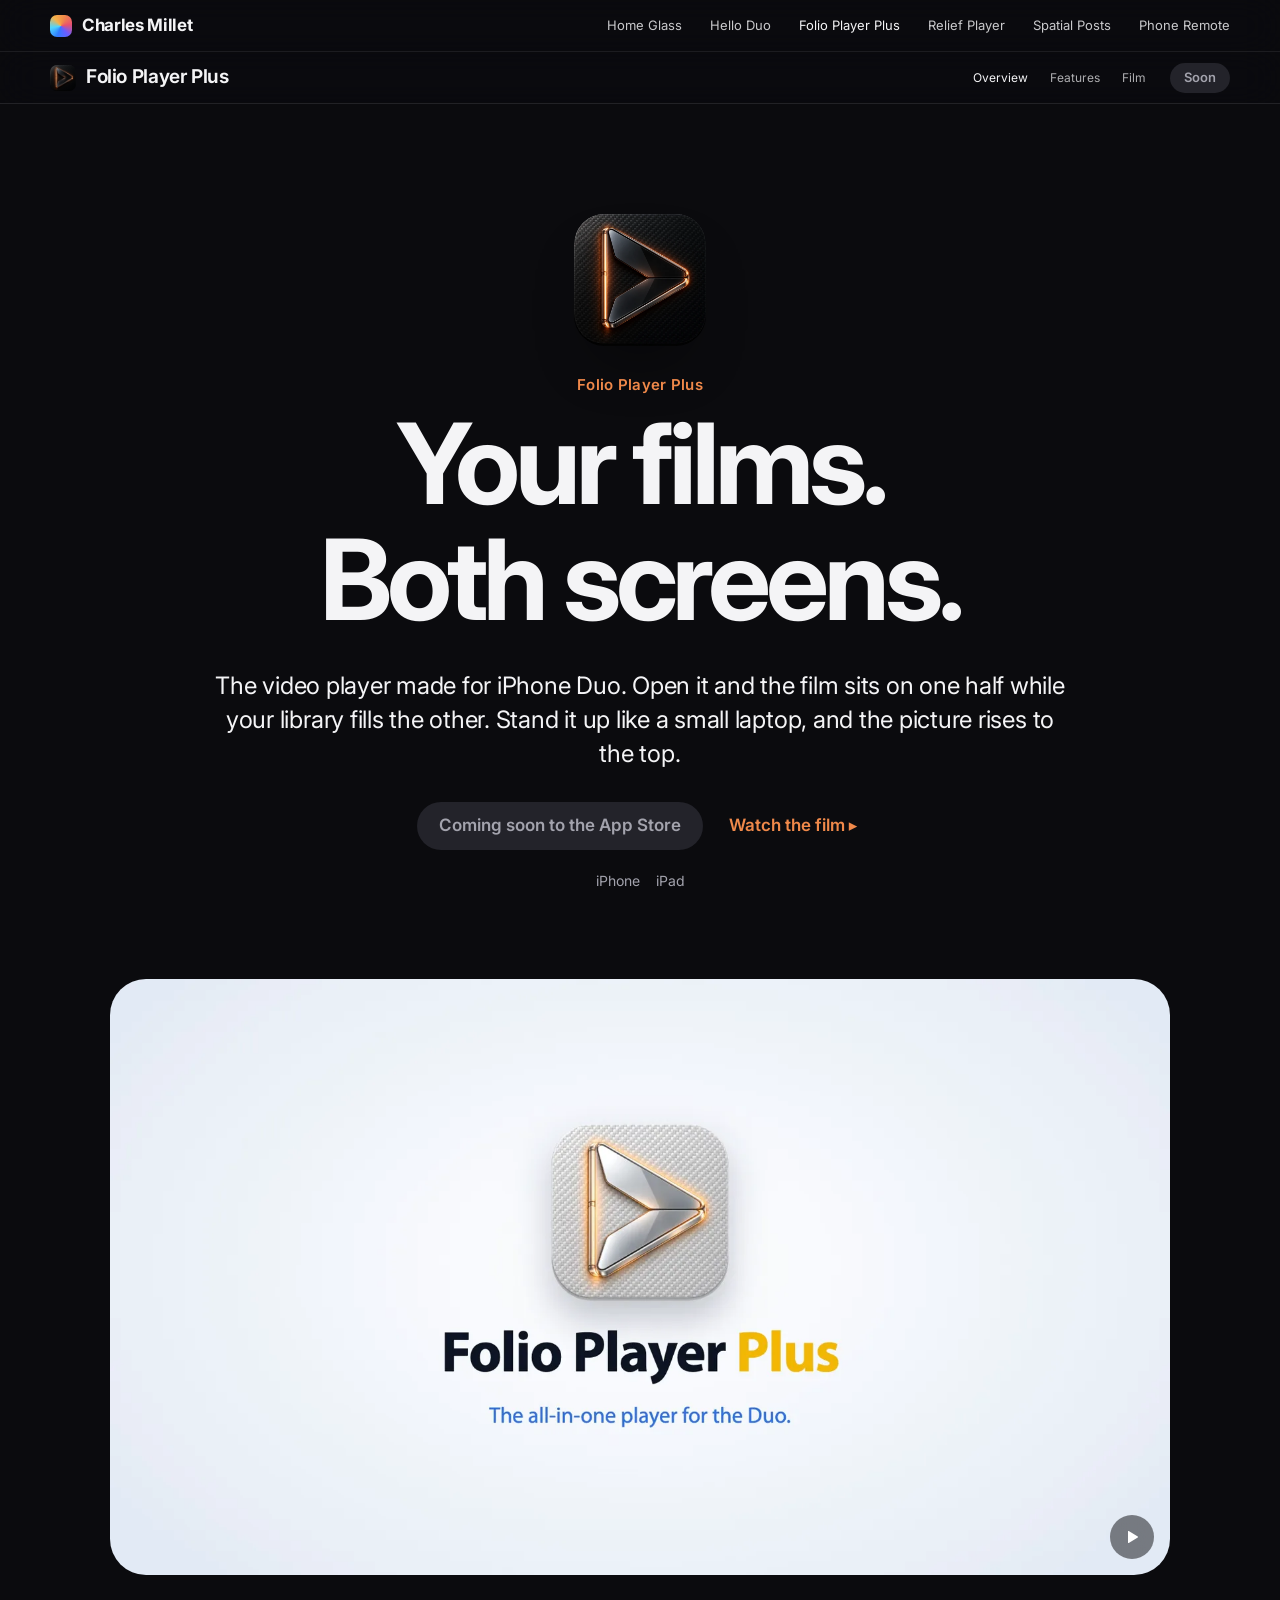
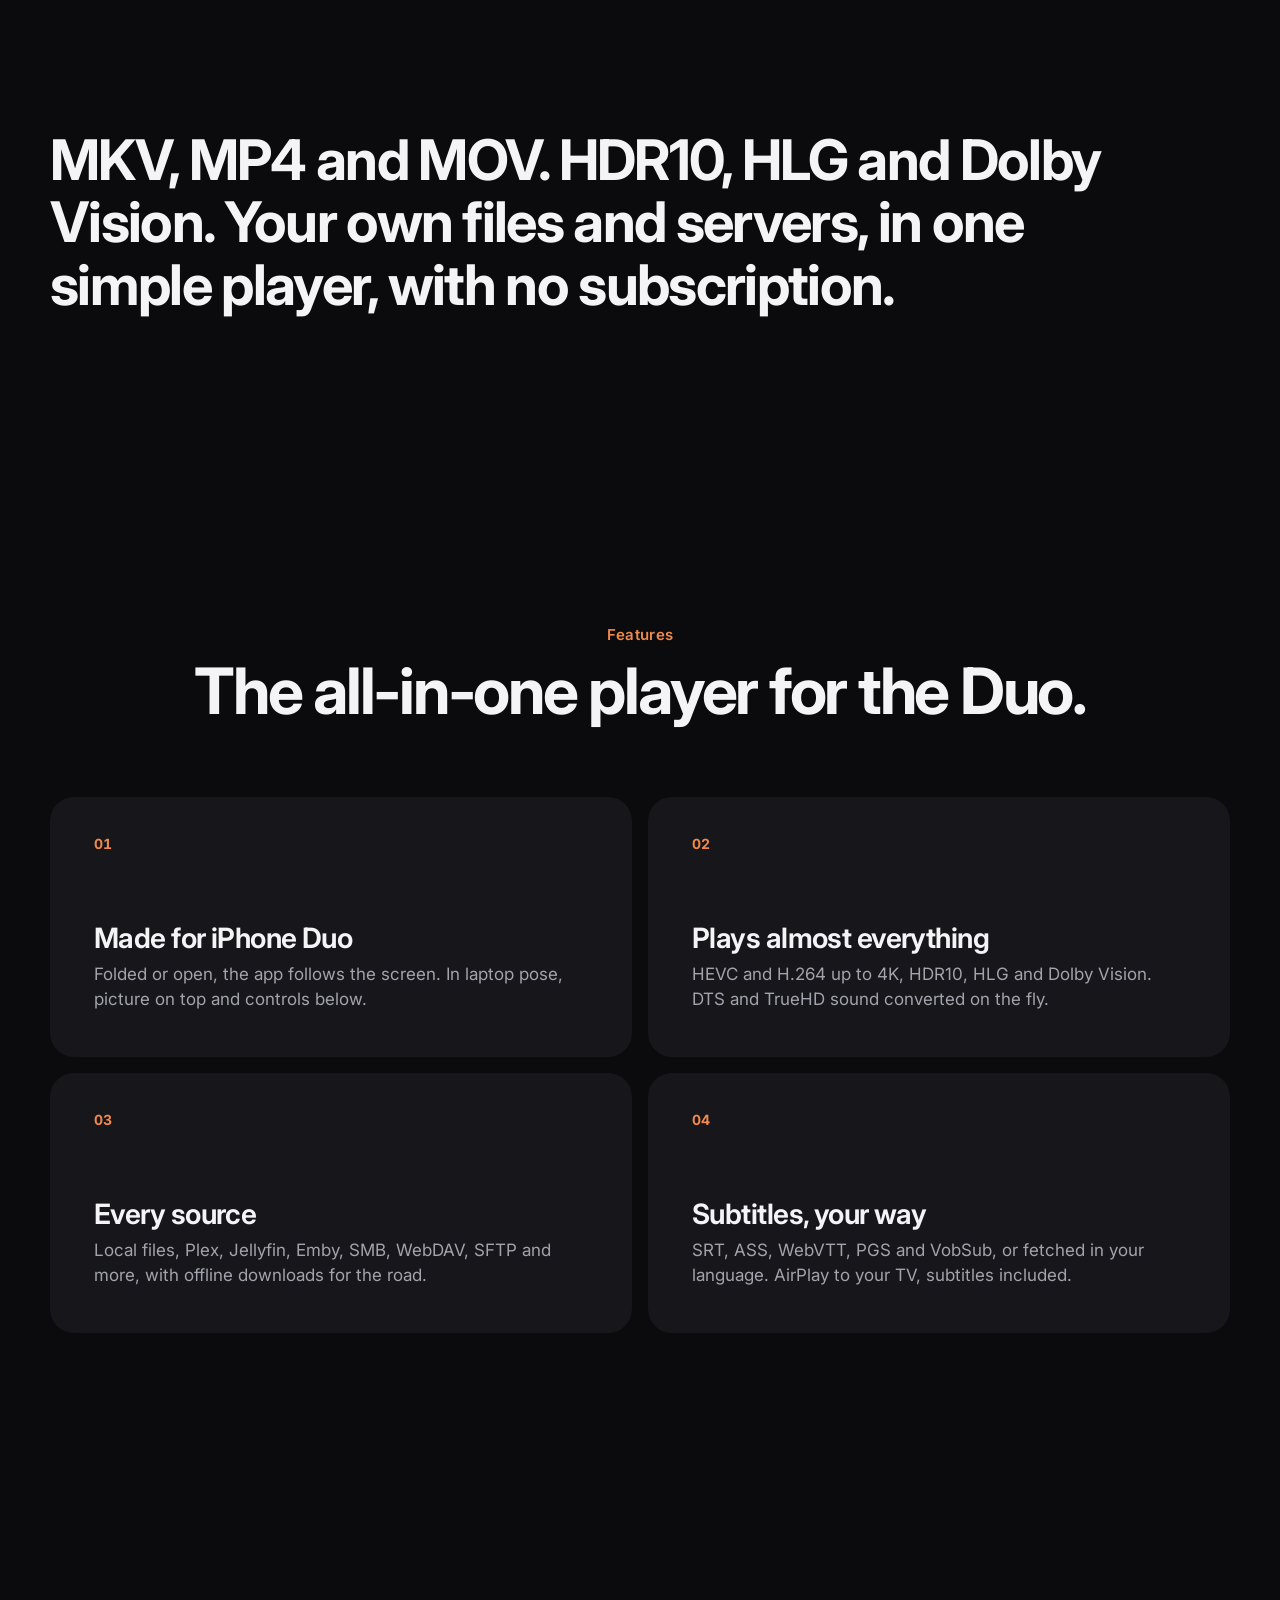
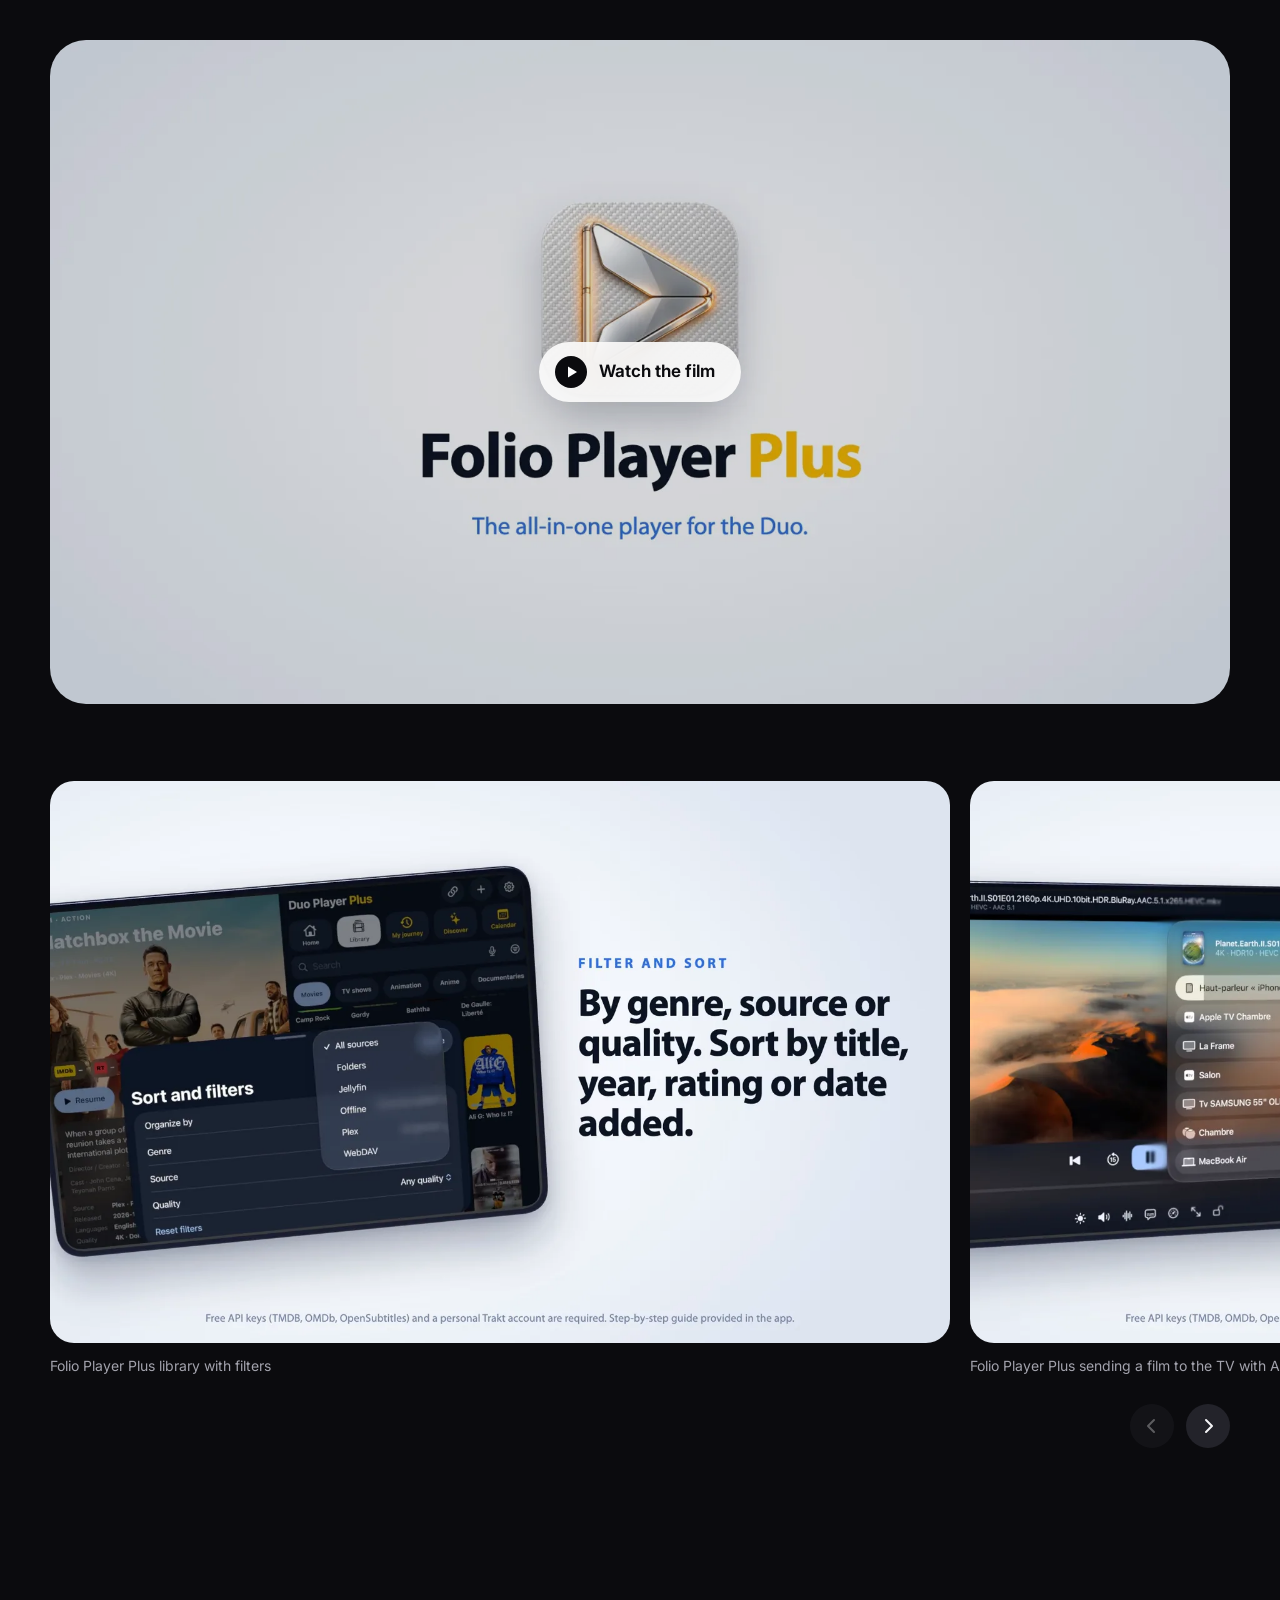
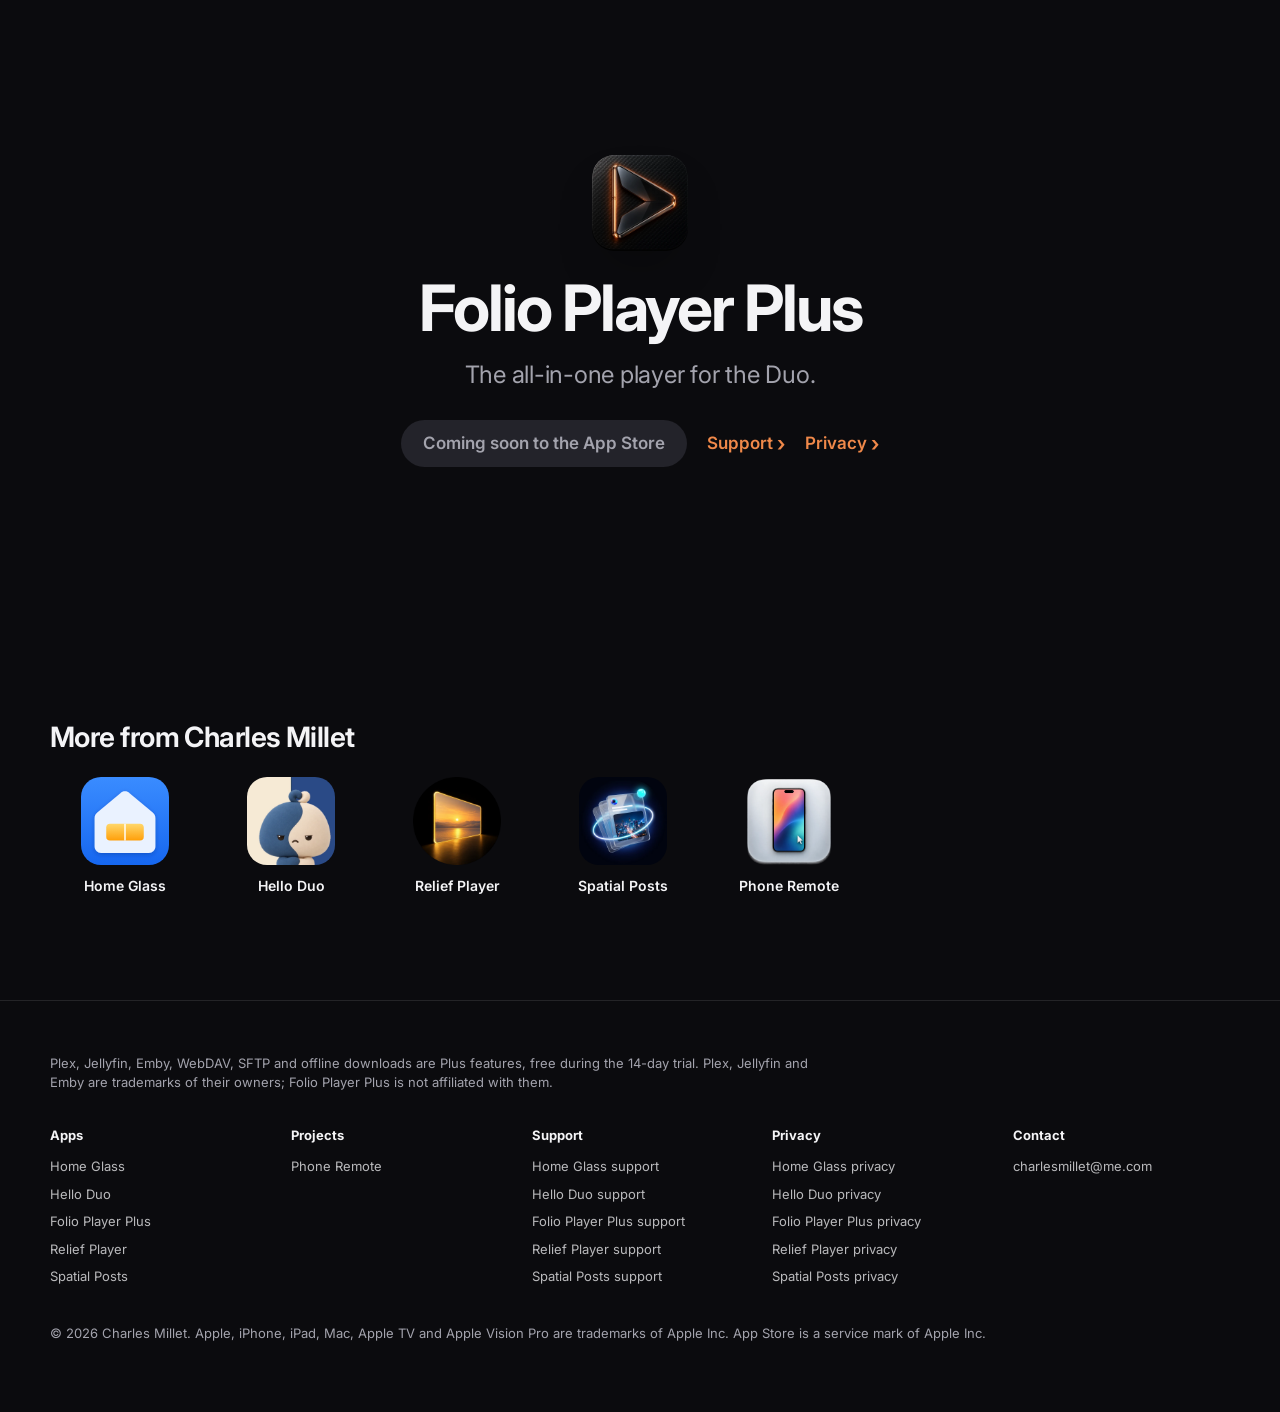
==== apps/folio-player-plus/index.html @ 2ab5bbbd "Apps site: home page and a page for each app Home Glass, Hello Duo, Folio Player Plus, Relief Player" ====
<!doctype html>
<html lang="en">
<head>
<meta charset="utf-8">
<meta name="viewport" content="width=device-width, initial-scale=1, viewport-fit=cover">
<title>Folio Player Plus — The all-in-one player for the Duo.</title>
<meta name="description" content="The video player made for iPhone Duo. Open it and the film sits on one half while your library fills the other. Stand it up like a small laptop, and the picture rises to the top.">
<link rel="canonical" href="https://charlesmillet85.github.io/apps/folio-player-plus/">
<meta property="og:type" content="website">
<meta property="og:title" content="Folio Player Plus — The all-in-one player for the Duo.">
<meta property="og:description" content="The video player made for iPhone Duo. Open it and the film sits on one half while your library fills the other. Stand it up like a small laptop, and the picture rises to the top.">
<meta property="og:url" content="https://charlesmillet85.github.io/apps/folio-player-plus/">
<meta property="og:image" content="https://charlesmillet85.github.io/assets/media/folio-film.webp">
<meta name="twitter:card" content="summary_large_image">
<meta name="theme-color" content="#f0894a">
<link rel="icon" href="../../assets/favicon.svg" type="image/svg+xml">
<link rel="preconnect" href="https://fonts.googleapis.com">
<link rel="preconnect" href="https://fonts.gstatic.com" crossorigin>
<link rel="stylesheet" href="https://fonts.googleapis.com/css2?family=Inter:wght@400;500;600;700&display=swap">
<link rel="stylesheet" href="../../assets/site.css">
</head>
<body class="theme-dark" style="--accent:#f0894a;--accent-2:#3a3a40">

<header class="gnav dark">
  <nav class="wrap" aria-label="Main">
    <a class="brand" href="../../"><span class="brand-mark" aria-hidden="true"></span>Charles Millet</a>
    <button class="menu-btn" aria-label="Menu" aria-expanded="false" aria-controls="gnav-list"><span></span><span></span></button>
    <ul id="gnav-list">
      <li><a href="../../apps/home-glass/">Home Glass</a></li>
      <li><a href="../../apps/hello-duo/">Hello Duo</a></li>
      <li><a href="../../apps/folio-player-plus/" aria-current="page">Folio Player Plus</a></li>
      <li><a href="../../apps/relief-player/">Relief Player</a></li>
      <li><a href="../../apps/spatial-posts/">Spatial Posts</a></li>
      <li><a href="../../apps/phone-remote/">Phone Remote</a></li>
    </ul>
  </nav>
</header>
<div class="lnav">
  <div class="wrap">
    <a class="lnav-title" href="#overview"><img src="../../assets/icons/folio.webp" alt="">Folio Player Plus</a>
    <div class="lnav-right">
      <nav class="lnav-links" aria-label="Folio Player Plus"><a href="#overview">Overview</a><a href="#features">Features</a><a href="#gallery">Film</a></nav>
      <span class="btn small disabled">Soon</span>
    </div>
  </div>
</div>
<main>
  <section class="app-hero" id="overview" data-tilt-zone>
    <div class="wrap">
      <img class="app-icon" src="../../assets/icons/folio.webp" alt="Folio Player Plus icon" data-tilt="16">
      <p class="kicker fade-up" style="--d:.1s">Folio Player Plus</p>
      <h1 class="display"><span class="hero-line"><span style="--d:0.15s">Your films.</span></span><span class="hero-line"><span style="--d:0.27s">Both screens.</span></span></h1>
      <p class="lead fade-up" style="--d:.45s">The video player made for iPhone Duo. Open it and the film sits on one half while your library fills the other. Stand it up like a small laptop, and the picture rises to the top.</p>
      <div class="btns fade-up" style="--d:.55s">
        <span class="btn disabled ">Coming soon to the App Store</span>
        <button class="link no-arrow" style="background:none;border:0;cursor:pointer" data-film="../../assets/media/folio-film.mp4">Watch the film ▸</button>
      </div>
      <ul class="platform-list muted fade-up" style="--d:.6s"><li>iPhone</li><li>iPad</li></ul>
    </div>
    <div class="expand" data-scrub="expand">
      <div class="expand-inner">
          <video data-loop muted playsinline loop preload="metadata" poster="../../assets/media/folio-film.webp" aria-label="Folio Player Plus preview"><source src="../../assets/media/folio-film.mp4" type="video/mp4"></video>
          <button class="media-toggle" aria-label="Pause video"></button>
        </div>
    </div>
  </section>

  <section class="section">
    <div class="wrap">
      <p class="statement">MKV, MP4 and MOV. HDR10, HLG and Dolby Vision. Your own files and servers, in one simple player, with no subscription.</p>
    </div>
  </section>

  

  <section class="section" id="features">
    <div class="wrap">
      <div class="section-head reveal">
        <p class="kicker">Features</p>
        <h2 class="h2">The all-in-one player for the Duo.</h2>
      </div>
      <div class="features">
        
        <article class="feature reveal" style="--d:0s">
          <span class="num">01</span>
          <h3 class="h3">Made for iPhone Duo</h3>
          <p class="muted">Folded or open, the app follows the screen. In laptop pose, picture on top and controls below.</p>
        </article>
        <article class="feature reveal" style="--d:0.1s">
          <span class="num">02</span>
          <h3 class="h3">Plays almost everything</h3>
          <p class="muted">HEVC and H.264 up to 4K, HDR10, HLG and Dolby Vision. DTS and TrueHD sound converted on the fly.</p>
        </article>
        <article class="feature reveal" style="--d:0s">
          <span class="num">03</span>
          <h3 class="h3">Every source</h3>
          <p class="muted">Local files, Plex, Jellyfin, Emby, SMB, WebDAV, SFTP and more, with offline downloads for the road.</p>
        </article>
        <article class="feature reveal" style="--d:0.1s">
          <span class="num">04</span>
          <h3 class="h3">Subtitles, your way</h3>
          <p class="muted">SRT, ASS, WebVTT, PGS and VobSub, or fetched in your language. AirPlay to your TV, subtitles included.</p>
        </article>
      </div>
    </div>
  </section>

  

  
  <section class="section" id="gallery">
    
    <div class="wrap reveal scale">
      <button class="film-card" data-film="../../assets/media/folio-film.mp4" aria-label="Watch the film">
        <img src="../../assets/media/folio-film.webp" alt="" loading="lazy">
        <span class="film-play"><svg viewBox="0 0 32 32" aria-hidden="true"><circle cx="16" cy="16" r="16" fill="currentColor"/><path d="M13 10.5v11l9-5.5-9-5.5Z" fill="#fff"/></svg>Watch the film</span>
      </button>
    </div>
    
    <div class="gallery reveal" style="margin-top:clamp(40px,6vw,80px)">
      <div class="gallery-track">
        <figure class="gallery-item"><img src="../../assets/media/folio-still-30.webp" alt="Folio Player Plus library with filters" loading="lazy"><figcaption class="muted">Folio Player Plus library with filters</figcaption></figure><figure class="gallery-item"><img src="../../assets/media/folio-still-60.webp" alt="Folio Player Plus sending a film to the TV with AirPlay" loading="lazy"><figcaption class="muted">Folio Player Plus sending a film to the TV with AirPlay</figcaption></figure><figure class="gallery-item"><img src="../../assets/media/folio-still-80.webp" alt="Folio Player Plus on iPhone Duo" loading="lazy"><figcaption class="muted">Folio Player Plus on iPhone Duo</figcaption></figure>
      </div>
      <div class="wrap gallery-nav"><button class="round-btn prev" aria-label="Previous"><svg viewBox="0 0 18 18" fill="none" stroke="currentColor" stroke-width="2" stroke-linecap="round" stroke-linejoin="round" aria-hidden="true"><path d="M11 3 5 9l6 6"/></svg></button><button class="round-btn next" aria-label="Next"><svg viewBox="0 0 18 18" fill="none" stroke="currentColor" stroke-width="2" stroke-linecap="round" stroke-linejoin="round" aria-hidden="true"><path d="m7 3 6 6-6 6"/></svg></button></div>
    </div>
  </section>

  

  <section class="section cta">
    <div class="wrap reveal">
      <img src="../../assets/icons/folio.webp" alt="">
      <h2 class="h2">Folio Player Plus</h2>
      <p class="lead muted" style="margin:0 auto">The all-in-one player for the Duo.</p>
      <div class="btns">
        <span class="btn disabled ">Coming soon to the App Store</span>
        <a class="link" href="https://charlesmillet85.github.io/folioplayerplus/support.html">Support</a>
        <a class="link" href="https://charlesmillet85.github.io/folioplayerplus/privacy.html">Privacy</a>
      </div>
    </div>
  </section>

  <section class="section tight">
    <div class="wrap">
      <h2 class="h3" style="margin-bottom:24px">More from Charles Millet</h2>
      <div class="more-apps">
        <a class="more-app" href="../../apps/home-glass/"><img src="../../assets/icons/home.svg" alt="">Home Glass</a><a class="more-app" href="../../apps/hello-duo/"><img src="../../assets/icons/hello.webp" alt="">Hello Duo</a><a class="more-app" href="../../apps/relief-player/"><img src="../../assets/icons/relief.webp" alt="">Relief Player</a><a class="more-app" href="../../apps/spatial-posts/"><img src="../../assets/icons/posts.webp" alt="">Spatial Posts</a><a class="more-app" href="../../apps/phone-remote/"><img src="../../assets/icons/remote.webp" alt="">Phone Remote</a>
      </div>
    </div>
  </section>
</main>

<dialog class="film-dialog" aria-label="Watch the film">
  <button class="dialog-close" aria-label="Close">×</button>
  <video controls playsinline preload="none"></video>
</dialog>

<footer class="footer dark">
  <div class="wrap">
    <p class="note muted">Plex, Jellyfin, Emby, WebDAV, SFTP and offline downloads are Plus features, free during the 14-day trial. Plex, Jellyfin and Emby are trademarks of their owners; Folio Player Plus is not affiliated with them.</p>
    <div class="footer-cols">
      <div>
        <h4>Apps</h4>
        <ul><li><a href="../../apps/home-glass/">Home Glass</a></li><li><a href="../../apps/hello-duo/">Hello Duo</a></li><li><a href="../../apps/folio-player-plus/">Folio Player Plus</a></li><li><a href="../../apps/relief-player/">Relief Player</a></li><li><a href="../../apps/spatial-posts/">Spatial Posts</a></li></ul>
      </div>
      <div>
        <h4>Projects</h4>
        <ul><li><a href="../../apps/phone-remote/">Phone Remote</a></li></ul>
      </div>
      <div>
        <h4>Support</h4>
        <ul>
          <li><a href="https://charlesmillet85.github.io/spatial-home/">Home Glass support</a></li><li><a href="https://charlesmillet85.github.io/hello-duo/">Hello Duo support</a></li><li><a href="https://charlesmillet85.github.io/folioplayerplus/support.html">Folio Player Plus support</a></li><li><a href="https://charlesmillet85.github.io/relief/">Relief Player support</a></li><li><a href="https://charlesmillet85.github.io/spatial-posts/">Spatial Posts support</a></li>
        </ul>
      </div>
      <div>
        <h4>Privacy</h4>
        <ul>
          <li><a href="https://charlesmillet85.github.io/spatial-home/privacy">Home Glass privacy</a></li><li><a href="https://charlesmillet85.github.io/hello-duo/privacy.html">Hello Duo privacy</a></li><li><a href="https://charlesmillet85.github.io/folioplayerplus/privacy.html">Folio Player Plus privacy</a></li><li><a href="https://charlesmillet85.github.io/relief/privacy.html">Relief Player privacy</a></li><li><a href="https://charlesmillet85.github.io/spatial-posts/privacy">Spatial Posts privacy</a></li>
        </ul>
      </div>
      <div>
        <h4>Contact</h4>
        <ul><li><a href="mailto:charlesmillet@me.com">charlesmillet@me.com</a></li></ul>
      </div>
    </div>
    <p class="muted">© 2026 Charles Millet. Apple, iPhone, iPad, Mac, Apple TV and Apple Vision Pro are trademarks of Apple Inc. App Store is a service mark of Apple Inc.</p>
  </div>
</footer>
<script src="../../assets/site.js" defer></script>
</body>
</html>
---- assets/site.css ----
/* Charles Millet — Apps. One stylesheet for every page. */

:root {
  --ink: #0b0b0e;
  --paper: #f6f5f2;
  --white: #ffffff;
  --grey-1: #e9e7e2;
  --grey-2: #b9b6ae;
  --grey-3: #6e6b65;
  --night: #0b0b0e;
  --night-2: #16161b;
  --night-3: #23232a;
  --accent: #2f7cff;
  --accent-2: #ffa53a;
  --radius-xl: 36px;
  --radius-l: 24px;
  --radius-m: 16px;
  --nav-h: 52px;
  --gutter: clamp(16px, 4vw, 48px);
  --max: 1180px;
  --ease: cubic-bezier(.22, .61, .36, 1);
  --font: "Inter", system-ui, -apple-system, "Segoe UI", Roboto, sans-serif;
  color-scheme: light;
}

* { box-sizing: border-box; }
html { -webkit-text-size-adjust: 100%; scroll-padding-top: calc(var(--nav-h) * 2); }
body {
  margin: 0;
  font-family: var(--font);
  font-size: 17px;
  line-height: 1.5;
  color: var(--ink);
  background: var(--paper);
  -webkit-font-smoothing: antialiased;
  text-rendering: optimizeLegibility;
  overflow-x: hidden;
}
img, video { display: block; max-width: 100%; }
a { color: inherit; }
button { font: inherit; color: inherit; }
.visually-hidden { position: absolute !important; width: 1px; height: 1px; overflow: hidden; clip: rect(0 0 0 0); white-space: nowrap; }

.wrap { width: min(100% - 2 * var(--gutter), var(--max)); margin-inline: auto; }

/* ---------- themes ---------- */
.theme-dark { background: var(--night); color: #f4f4f6; color-scheme: dark; }
.theme-dark .muted { color: #a3a3ad; }
.theme-light { background: var(--paper); color: var(--ink); }
.muted { color: var(--grey-3); }

/* ---------- type ---------- */
.kicker { font-size: 15px; font-weight: 600; letter-spacing: .02em; color: var(--accent); margin: 0 0 12px; }
.display {
  font-size: clamp(48px, 9vw, 112px);
  line-height: .98;
  letter-spacing: -.045em;
  font-weight: 700;
  margin: 0;
}
.h2 { font-size: clamp(34px, 5.4vw, 64px); line-height: 1.04; letter-spacing: -.035em; font-weight: 700; margin: 0 0 16px; }
.h3 { font-size: clamp(22px, 2.4vw, 28px); line-height: 1.15; letter-spacing: -.02em; font-weight: 650; margin: 0 0 8px; }
.lead { font-size: clamp(19px, 2vw, 24px); line-height: 1.4; letter-spacing: -.01em; margin: 0; max-width: 36em; }

/* ---------- buttons ---------- */
.btns { display: flex; flex-wrap: wrap; gap: 12px 20px; align-items: center; }
.btn {
  display: inline-flex; align-items: center; gap: 8px;
  min-height: 44px; padding: 11px 22px;
  border-radius: 999px; border: 0;
  background: var(--accent); color: #fff;
  font-size: 17px; font-weight: 600; text-decoration: none; cursor: pointer;
  transition: transform .25s var(--ease), filter .25s var(--ease);
}
.btn:hover { filter: brightness(1.08); transform: translateY(-1px); }
.btn:active { transform: scale(.97); }
.btn.ghost { background: transparent; color: var(--accent); box-shadow: inset 0 0 0 1.5px currentColor; }
.btn.small { min-height: 30px; padding: 5px 14px; font-size: 13px; }
.btn.disabled { background: var(--grey-1); color: var(--grey-3); cursor: default; pointer-events: none; }
.theme-dark .btn.disabled { background: var(--night-3); color: #a3a3ad; }
.link { color: var(--accent); text-decoration: none; font-weight: 600; display: inline-flex; align-items: center; gap: 4px; min-height: 44px; }
.link::after { content: "›"; font-size: 1.25em; line-height: 1; transition: transform .25s var(--ease); }
.link:hover::after { transform: translateX(3px); }
.link.no-arrow::after { content: none; }

/* ---------- global nav ---------- */
.gnav {
  position: sticky; top: 0; z-index: 50;
  height: var(--nav-h);
  background: rgba(246, 245, 242, .72);
  backdrop-filter: saturate(180%) blur(20px);
  -webkit-backdrop-filter: saturate(180%) blur(20px);
  border-bottom: 1px solid rgba(0, 0, 0, .06);
}
.gnav.dark { background: rgba(11, 11, 14, .72); color: #f4f4f6; border-bottom-color: rgba(255, 255, 255, .08); }
.gnav .wrap { height: 100%; display: flex; align-items: center; justify-content: space-between; gap: 24px; }
.brand { display: inline-flex; align-items: center; gap: 10px; text-decoration: none; font-weight: 700; letter-spacing: -.02em; font-size: 17px; min-height: 44px; }
.brand-mark { width: 22px; height: 22px; border-radius: 7px; background: conic-gradient(from 200deg, #2f7cff, #4fd6ff, #f5b24a, #f0894a, #e8516f, #6b5cff, #2f7cff); }
.gnav ul { list-style: none; display: flex; gap: 28px; margin: 0; padding: 0; }
.gnav ul a { font-size: 13px; text-decoration: none; opacity: .82; transition: opacity .2s; display: inline-flex; align-items: center; min-height: 44px; }
.gnav ul a:hover, .gnav ul a[aria-current="page"] { opacity: 1; }
.menu-btn { display: none; width: 44px; height: 44px; border: 0; background: none; cursor: pointer; position: relative; margin-right: -10px; }
.menu-btn span { position: absolute; left: 13px; right: 13px; height: 1.5px; background: currentColor; transition: transform .35s var(--ease); }
.menu-btn span:first-child { top: 18px; }
.menu-btn span:last-child { top: 25px; }
.menu-open .menu-btn span:first-child { transform: translateY(3.5px) rotate(45deg); }
.menu-open .menu-btn span:last-child { transform: translateY(-3.5px) rotate(-45deg); }

@media (max-width: 860px) {
  .menu-btn { display: block; }
  .gnav ul {
    position: fixed; inset: var(--nav-h) 0 auto 0; height: calc(100dvh - var(--nav-h));
    flex-direction: column; gap: 0; padding: 12px var(--gutter) 40px;
    background: inherit; backdrop-filter: inherit; -webkit-backdrop-filter: inherit;
    opacity: 0; visibility: hidden; transform: translateY(-8px);
    transition: opacity .35s var(--ease), transform .35s var(--ease), visibility 0s .35s;
  }
  .gnav { background: rgba(246, 245, 242, .94); }
  .gnav.dark { background: rgba(11, 11, 14, .94); }
  .menu-open .gnav ul { opacity: 1; visibility: visible; transform: none; transition-delay: 0s; }
  .gnav ul a { font-size: 28px; font-weight: 650; letter-spacing: -.02em; opacity: 1; padding: 6px 0; }
  .menu-open .gnav ul li { animation: menuIn .5s var(--ease) both; }
  .menu-open .gnav ul li:nth-child(2) { animation-delay: .03s; }
  .menu-open .gnav ul li:nth-child(3) { animation-delay: .06s; }
  .menu-open .gnav ul li:nth-child(4) { animation-delay: .09s; }
  .menu-open .gnav ul li:nth-child(5) { animation-delay: .12s; }
  .menu-open .gnav ul li:nth-child(6) { animation-delay: .15s; }
  .menu-open .gnav ul li:nth-child(7) { animation-delay: .18s; }
  body.menu-open { overflow: hidden; }
}
@keyframes menuIn { from { opacity: 0; transform: translateY(-10px); } }

/* ---------- local (app) nav ---------- */
.lnav {
  position: sticky; top: var(--nav-h); z-index: 40;
  height: 52px;
  background: rgba(246, 245, 242, .72);
  backdrop-filter: saturate(180%) blur(20px);
  -webkit-backdrop-filter: saturate(180%) blur(20px);
  border-bottom: 1px solid rgba(0, 0, 0, .08);
}
.theme-dark .lnav { background: rgba(11, 11, 14, .72); border-bottom-color: rgba(255, 255, 255, .1); }
.lnav .wrap { height: 100%; display: flex; align-items: center; justify-content: space-between; gap: 16px; }
.lnav-title { display: flex; align-items: center; gap: 10px; font-weight: 650; font-size: 19px; letter-spacing: -.02em; text-decoration: none; white-space: nowrap; }
.lnav-title img { width: 26px; height: 26px; border-radius: 7px; }
.lnav-right { display: flex; align-items: center; gap: 24px; }
.lnav-links { display: flex; gap: 22px; }
.lnav-links a { font-size: 12px; text-decoration: none; opacity: .7; transition: opacity .2s; }
.lnav-links a:hover, .lnav-links a.active { opacity: 1; }
@media (max-width: 720px) { .lnav-links { display: none; } .lnav-title { font-size: 17px; } }

/* ---------- reveal on scroll ---------- */
.reveal { opacity: 0; transform: translateY(40px); transition: opacity 1s var(--ease), transform 1s var(--ease); transition-delay: var(--d, 0s); }
.reveal.in { opacity: 1; transform: none; }
.reveal.scale { transform: scale(.94); }
.reveal.scale.in { transform: none; }

/* ---------- home hero ---------- */
.home-hero { padding: clamp(56px, 8vw, 96px) 0 0; text-align: center; overflow: hidden; }
.home-hero .display { font-size: clamp(56px, 11vw, 136px); }
.home-hero .lead { margin: 24px auto 0; color: var(--grey-3); }
.grad-word {
  background: linear-gradient(90deg, #2f7cff, #4fd6ff 25%, #f5b24a 50%, #f0894a 65%, #e8516f 80%, #6b5cff);
  background-size: 200% 100%;
  -webkit-background-clip: text; background-clip: text; color: transparent;
  animation: gradShift 9s ease-in-out infinite alternate;
}
@keyframes gradShift { to { background-position: 100% 0; } }

.hero-line { display: block; overflow: hidden; padding-bottom: .06em; }
.hero-line > span { display: inline-block; animation: lineUp 1.1s var(--ease) both; animation-delay: var(--d, 0s); }
@keyframes lineUp { from { transform: translateY(105%); opacity: 0; } }
.fade-up { animation: fadeUp 1.1s var(--ease) both; animation-delay: var(--d, .35s); }
@keyframes fadeUp { from { opacity: 0; transform: translateY(24px); } }

/* icon constellation: stacked at the start, spreads out as you scroll */
.constellation { position: relative; height: clamp(260px, 42vw, 520px); margin-top: clamp(16px, 3vw, 40px); --p: 0; }
.constellation a {
  --size: clamp(76px, 12vw, 150px);
  position: absolute; left: 50%; top: 50%;
  width: var(--size); height: var(--size);
  margin: calc(var(--size) / -2) 0 0 calc(var(--size) / -2);
  border-radius: 23%;
  transform:
    translate(calc(var(--x) * (.08 + .92 * var(--p)) * var(--spread, 1) * 1%), calc(var(--y) * (.08 + .92 * var(--p)) * var(--spread, 1) * 1%))
    rotate(calc(var(--r) * (1 - var(--p)) * 1deg))
    scale(calc(.82 + .18 * var(--p)));
  transition: transform .12s linear;
  box-shadow: 0 30px 60px -20px rgba(0, 0, 0, .35);
  z-index: var(--z, 1);
}
.constellation a img { width: 100%; height: 100%; border-radius: inherit; object-fit: cover; }
.constellation a:hover { z-index: 10; }
.constellation a:hover img { transform: scale(1.06); }
.constellation a img { transition: transform .4s var(--ease); }
@media (max-width: 640px) { .constellation { --spread: .68; } }
.constellation-hint { font-size: 13px; color: var(--grey-3); margin-top: 8px; }

/* ---------- section scaffolding ---------- */
.section { padding: clamp(80px, 12vw, 160px) 0; }
.section.tight { padding: clamp(56px, 8vw, 100px) 0; }
.section-head { text-align: center; margin-bottom: clamp(40px, 6vw, 72px); }
.section-head .lead { margin: 0 auto; }

/* ---------- platform filter chips ---------- */
.chips { display: flex; flex-wrap: wrap; justify-content: center; gap: 8px; margin: 0 0 clamp(32px, 5vw, 48px); }
.chip {
  border: 0; cursor: pointer;
  min-height: 40px; padding: 8px 16px; border-radius: 999px;
  background: var(--grey-1); color: var(--ink);
  font-size: 15px; font-weight: 550;
  transition: background .25s var(--ease), color .25s var(--ease), transform .2s var(--ease);
}
.chip:hover { transform: translateY(-1px); }
.chip[aria-pressed="true"] { background: var(--ink); color: #fff; }
.chip-count { opacity: .55; margin-left: 4px; font-variant-numeric: tabular-nums; }

/* ---------- app tiles ---------- */
.tiles { display: grid; grid-template-columns: repeat(2, minmax(0, 1fr)); gap: 16px; }
.tile {
  position: relative; overflow: hidden; isolation: isolate;
  border-radius: var(--radius-xl);
  min-height: 560px;
  padding: clamp(36px, 5vw, 56px) clamp(24px, 4vw, 48px) 0;
  display: flex; flex-direction: column; align-items: center; text-align: center;
  text-decoration: none;
  transition: opacity .45s var(--ease), transform .45s var(--ease), filter .45s var(--ease);
}
.tile.wide { grid-column: 1 / -1; min-height: 640px; }
.tile.theme-light { background: var(--white); }
.tile.theme-dark { background: var(--night-2); }
.tile .glow {
  position: absolute; inset: auto -20% -30% -20%; height: 70%; z-index: -1;
  background: radial-gradient(closest-side, color-mix(in srgb, var(--accent) 55%, transparent), transparent 70%);
  opacity: .5; filter: blur(30px);
  transition: opacity .6s var(--ease), transform .8s var(--ease);
}
.tile:hover .glow { opacity: .85; transform: translateY(-6%); }
.tile-icon { width: 72px; height: 72px; border-radius: 17px; margin-bottom: 18px; box-shadow: 0 12px 30px -10px rgba(0, 0, 0, .4); }
.tile .h2 { font-size: clamp(32px, 4.2vw, 52px); margin-bottom: 6px; }
.tile .lead { font-size: clamp(17px, 1.6vw, 21px); }
.tile .btns { justify-content: center; margin-top: 18px; }
.tile .platforms { margin-top: 14px; font-size: 13px; }
.tile-media {
  margin-top: auto; padding-top: 32px; width: 100%;
  display: flex; justify-content: center; align-items: flex-end;
  min-height: 0;
}
.tile-media img, .tile-media video {
  width: 100%; max-width: 760px; max-height: 300px; object-fit: cover;
  border-radius: var(--radius-l) var(--radius-l) 0 0;
  transform: translateY(12px); transition: transform .8s var(--ease);
}
.tile.wide .tile-media img, .tile.wide .tile-media video { max-height: 360px; }
.tile:hover .tile-media img, .tile:hover .tile-media video { transform: translateY(0) scale(1.015); }
.tile-media.layers-mini { height: 280px; position: relative; perspective: 900px; }
.tile-media.layers-mini .layers { width: 280px; height: 280px; }
.tile.is-hidden { display: none; }
.tile.is-leaving { opacity: 0; transform: scale(.96); }

.badge { display: inline-block; font-size: 12px; font-weight: 650; letter-spacing: .04em; text-transform: uppercase; padding: 4px 10px; border-radius: 999px; margin-bottom: 14px; background: color-mix(in srgb, var(--accent) 18%, transparent); color: var(--accent); }

@media (max-width: 860px) {
  .tiles { grid-template-columns: 1fr; }
  .tile, .tile.wide { min-height: 520px; border-radius: var(--radius-l); }
}

/* projects row */
.project {
  display: grid; grid-template-columns: auto 1fr auto; gap: 24px; align-items: center;
  padding: 28px clamp(20px, 3vw, 36px); border-radius: var(--radius-l);
  background: var(--white); text-decoration: none;
  transition: transform .35s var(--ease), box-shadow .35s var(--ease);
}
.project:hover { transform: translateY(-3px); box-shadow: 0 24px 50px -24px rgba(0, 0, 0, .25); }
.project img { width: 64px; height: 64px; border-radius: 15px; }
.project .h3 { margin: 0; }
.project p { margin: 2px 0 0; }
@media (max-width: 640px) { .project { grid-template-columns: auto 1fr; } .project .btns { grid-column: 1 / -1; } }

/* ---------- app page hero ---------- */
.app-hero { padding: clamp(56px, 9vw, 110px) 0 0; text-align: center; overflow: clip; }
.app-hero .app-icon {
  width: clamp(96px, 12vw, 132px); height: clamp(96px, 12vw, 132px);
  border-radius: 23%; margin: 0 auto 28px;
  box-shadow: 0 30px 60px -24px rgba(0, 0, 0, .45);
  transform: perspective(600px) rotateX(var(--rx, 0deg)) rotateY(var(--ry, 0deg));
  transition: transform .2s ease-out;
  animation: iconIn 1.2s var(--ease) both;
}
@keyframes iconIn { from { opacity: 0; transform: scale(.7) translateY(20px); } }
.app-hero .lead { margin: 28px auto 0; }
.app-hero .btns { justify-content: center; margin-top: 32px; }
.platform-list { display: flex; flex-wrap: wrap; justify-content: center; gap: 6px 16px; margin: 20px 0 0; padding: 0; list-style: none; font-size: 14px; }

/* the media card that grows to full bleed as you scroll */
.expand { --p: 0; margin-top: clamp(48px, 7vw, 88px); }
.expand-inner {
  width: calc(100% - (1 - var(--p)) * 2 * max(var(--gutter), (100vw - var(--max)) / 2 + 60px));
  margin-inline: auto;
  border-radius: calc((1 - var(--p)) * var(--radius-xl));
  overflow: hidden; position: relative;
  aspect-ratio: 16 / 9; max-height: 92vh;
  background: #000;
  transform: translateZ(0);
}
.expand-inner video, .expand-inner > img { width: 100%; height: 100%; object-fit: cover; }
.theme-light .expand-inner { background: var(--white); }
.expand-inner.contain video, .expand-inner.contain > img { object-fit: contain; }
@media (max-width: 720px) { .expand-inner { aspect-ratio: 4 / 3; } }
.media-toggle {
  position: absolute; right: 16px; bottom: 16px;
  width: 44px; height: 44px; border-radius: 50%; border: 0; cursor: pointer;
  background: rgba(30, 30, 34, .55); color: #fff;
  backdrop-filter: blur(12px); -webkit-backdrop-filter: blur(12px);
  display: grid; place-items: center;
}
.media-toggle svg { width: 16px; height: 16px; }

/* layered parallax (visionOS-style icon layers) */
.layers-stage { display: grid; place-items: center; width: 100%; height: 100%; background: #000; perspective: 1100px; }
.layers { position: relative; width: min(56vh, 70vw); aspect-ratio: 1; transform-style: preserve-3d; transform: rotateX(var(--rx, 0deg)) rotateY(var(--ry, 0deg)); transition: transform .25s ease-out; }
.layers img { position: absolute; inset: 0; width: 100%; height: 100%; object-fit: contain; }
.layers img:nth-child(1) { transform: translateZ(0) scale(1); mix-blend-mode: lighten; }
.layers img:nth-child(2) { transform: translateZ(calc(40px + 30px * var(--p, 0))) scale(.96); }
.layers img:nth-child(3) { transform: translateZ(calc(80px + 70px * var(--p, 0))) scale(.92); filter: drop-shadow(0 24px 30px rgba(0, 0, 0, .55)); }

/* ---------- word-by-word statement ---------- */
.statement { font-size: clamp(30px, 4.6vw, 56px); line-height: 1.12; letter-spacing: -.03em; font-weight: 700; margin: 0; max-width: 20em; }
.statement .w { opacity: .18; transition: opacity .3s linear; }
.statement .w.on { opacity: 1; }

/* ---------- feature cards ---------- */
.features { display: grid; grid-template-columns: repeat(2, minmax(0, 1fr)); gap: 16px; }
.feature {
  padding: clamp(28px, 4vw, 44px); border-radius: var(--radius-l);
  background: var(--white); position: relative; overflow: hidden;
  min-height: 260px; display: flex; flex-direction: column; justify-content: flex-end;
}
.theme-dark .feature { background: var(--night-2); }
.feature .num { position: absolute; top: clamp(24px, 3vw, 36px); left: clamp(28px, 4vw, 44px); font-size: 14px; font-weight: 700; color: var(--accent); font-variant-numeric: tabular-nums; }
.feature::before {
  content: ""; position: absolute; width: 260px; height: 260px; right: -90px; top: -90px; border-radius: 50%;
  background: radial-gradient(closest-side, color-mix(in srgb, var(--accent) 35%, transparent), transparent);
  opacity: 0; transition: opacity .6s var(--ease), transform .8s var(--ease);
}
.feature:hover::before { opacity: 1; transform: translate(-20px, 20px); }
.feature p { margin: 0; font-size: 17px; }
@media (max-width: 720px) { .features { grid-template-columns: 1fr; } .feature { min-height: 0; padding-top: 72px; } }

/* ---------- sticky story ---------- */
.story { display: grid; grid-template-columns: 1fr 1.25fr; gap: clamp(32px, 6vw, 96px); }
.story-steps { padding: 20vh 0 30vh; }
.story-step { min-height: 70vh; display: flex; flex-direction: column; justify-content: center; opacity: .25; transition: opacity .5s var(--ease); }
.story-step.active { opacity: 1; }
.story-media { position: sticky; top: calc(var(--nav-h) * 2 + 4vh); height: calc(100vh - var(--nav-h) * 2 - 8vh); display: grid; place-items: center; }
.story-media img {
  grid-area: 1 / 1; width: 100%; max-height: 100%; object-fit: contain;
  opacity: 0; transform: scale(.96) translateY(20px);
  transition: opacity .7s var(--ease), transform .9s var(--ease);
}
.story-media img.active { opacity: 1; transform: none; }
.story-step .story-inline { display: none; }
@media (max-width: 860px) {
  .story { grid-template-columns: 1fr; }
  .story-media { display: none; }
  .story-steps { padding: 0; }
  .story-step { min-height: 0; opacity: 1; margin-bottom: 64px; }
  .story-step .story-inline { display: block; margin-top: 24px; border-radius: var(--radius-m); }
}

/* ---------- quotes carousel ---------- */
.quotes { text-align: center; position: relative; min-height: clamp(220px, 28vw, 320px); display: grid; place-items: center; }
.quote { grid-area: 1 / 1; margin: 0; opacity: 0; transform: translateY(24px) scale(.98); transition: opacity .7s var(--ease), transform .8s var(--ease); pointer-events: none; }
.quote.active { opacity: 1; transform: none; pointer-events: auto; }
.quote blockquote { margin: 0; font-size: clamp(36px, 6.5vw, 84px); line-height: 1.02; letter-spacing: -.04em; font-weight: 700; }
.quote figcaption { margin-top: 18px; color: var(--accent); font-weight: 600; }
.dots { display: flex; justify-content: center; gap: 4px; margin-top: 28px; }
.dots button { width: 32px; height: 32px; border: 0; background: none; cursor: pointer; display: grid; place-items: center; padding: 0; }
.dots button::before { content: ""; width: 8px; height: 8px; border-radius: 99px; background: currentColor; opacity: .25; transition: width .4s var(--ease), opacity .3s; }
.dots button[aria-current="true"]::before { width: 24px; opacity: .9; }

/* ---------- gallery ---------- */
.gallery { position: relative; }
.gallery-track {
  display: flex; gap: 20px; overflow-x: auto; scroll-snap-type: x mandatory;
  padding: 0 max(var(--gutter), calc((100vw - var(--max)) / 2)) 8px;
  scrollbar-width: none; scroll-behavior: smooth;
}
.gallery-track::-webkit-scrollbar { display: none; }
.gallery-item { flex: 0 0 min(84vw, 900px); scroll-snap-align: center; margin: 0; }
.gallery-item img { width: 100%; aspect-ratio: 16 / 10; object-fit: cover; border-radius: var(--radius-l); background: var(--grey-1); }
.theme-dark .gallery-item img { background: var(--night-2); }
.gallery-item figcaption { font-size: 14px; margin-top: 12px; }
.gallery-nav { display: flex; justify-content: flex-end; gap: 12px; margin-top: 20px; }
.round-btn {
  width: 44px; height: 44px; border-radius: 50%; border: 0; cursor: pointer;
  background: var(--grey-1); display: grid; place-items: center;
  transition: opacity .25s, transform .2s var(--ease);
}
.theme-dark .round-btn { background: var(--night-3); }
.round-btn:hover { transform: scale(1.06); }
.round-btn:disabled { opacity: .35; cursor: default; transform: none; }
.round-btn svg { width: 18px; height: 18px; }

/* ---------- film ---------- */
.film-card {
  position: relative; display: block; width: 100%; border: 0; padding: 0; cursor: pointer;
  border-radius: var(--radius-xl); overflow: hidden; aspect-ratio: 16 / 9; background: #000;
}
.film-card img { width: 100%; height: 100%; object-fit: cover; transition: transform 1.2s var(--ease), opacity .6s; opacity: .85; }
.film-card:hover img { transform: scale(1.03); opacity: 1; }
.film-play {
  position: absolute; left: 50%; top: 50%; transform: translate(-50%, -50%);
  display: inline-flex; align-items: center; gap: 12px;
  padding: 14px 26px 14px 16px; border-radius: 999px;
  background: rgba(255, 255, 255, .88); color: #0b0b0e; font-weight: 650; white-space: nowrap; font-size: clamp(14px, 1.6vw, 17px);
  backdrop-filter: blur(16px); -webkit-backdrop-filter: blur(16px);
  transition: transform .35s var(--ease);
}
.film-card:hover .film-play { transform: translate(-50%, -50%) scale(1.05); }
.film-play svg { width: 32px; height: 32px; }
dialog.film-dialog { padding: 0; border: 0; background: transparent; width: min(100vw - 32px, 1280px); max-width: none; max-height: none; overflow: visible; }
dialog.film-dialog::backdrop { background: rgba(0, 0, 0, .9); backdrop-filter: blur(8px); }
dialog.film-dialog[open] { animation: dlgIn .45s var(--ease); }
@keyframes dlgIn { from { opacity: 0; transform: scale(.94); } }
dialog.film-dialog video { width: 100%; border-radius: var(--radius-m); background: #000; }
.dialog-close { position: fixed; top: 16px; right: 16px; width: 44px; height: 44px; border-radius: 50%; border: 0; background: rgba(255, 255, 255, .16); color: #fff; font-size: 24px; cursor: pointer; }

/* ---------- FAQ ---------- */
.faq { max-width: 820px; margin: 0 auto; }
.faq details { border-bottom: 1px solid rgba(0, 0, 0, .12); }
.theme-dark .faq details { border-bottom-color: rgba(255, 255, 255, .14); }
.faq summary {
  list-style: none; cursor: pointer; padding: 24px 40px 24px 0; position: relative;
  font-size: clamp(19px, 2vw, 22px); font-weight: 650; letter-spacing: -.015em;
}
.faq summary::-webkit-details-marker { display: none; }
.faq summary::after { content: "+"; position: absolute; right: 4px; top: 50%; transform: translateY(-50%); font-size: 28px; font-weight: 300; transition: transform .35s var(--ease); }
.faq details[open] summary::after { transform: translateY(-50%) rotate(45deg); }
.faq .answer { overflow: hidden; }
.faq .answer p { margin: 0 0 24px; max-width: 40em; }

/* ---------- final CTA ---------- */
.cta { text-align: center; }
.cta img { width: 96px; height: 96px; border-radius: 22px; margin: 0 auto 24px; box-shadow: 0 24px 50px -20px rgba(0, 0, 0, .4); }
.cta .btns { justify-content: center; margin-top: 28px; }

/* ---------- other apps strip ---------- */
.more-apps { display: flex; gap: 16px; overflow-x: auto; scrollbar-width: none; padding-bottom: 4px; }
.more-apps::-webkit-scrollbar { display: none; }
.more-app { flex: 0 0 auto; width: 150px; text-align: center; text-decoration: none; font-size: 14px; font-weight: 600; }
.more-app img { width: 88px; height: 88px; border-radius: 20px; margin: 0 auto 10px; transition: transform .35s var(--ease); }
.more-app:hover img { transform: translateY(-4px) scale(1.04); }

/* ---------- footer ---------- */
.footer { padding: 40px 0 56px; font-size: 13px; border-top: 1px solid rgba(0, 0, 0, .1); }
.theme-dark .footer, .footer.dark { border-top-color: rgba(255, 255, 255, .1); }
.footer .wrap { display: grid; gap: 20px; }
.footer-cols { display: grid; grid-template-columns: repeat(auto-fit, minmax(160px, 1fr)); gap: 24px; }
.footer h4 { font-size: 13px; margin: 0 0 8px; }
.footer ul { list-style: none; margin: 0; padding: 0; }
.footer li a { text-decoration: none; display: inline-block; padding: 4px 0; opacity: .75; }
.footer li a:hover { opacity: 1; text-decoration: underline; }
.footer .note { max-width: 60em; }

/* ---------- reduced motion ---------- */
@media (prefers-reduced-motion: reduce) {
  *, *::before, *::after { animation-duration: .01ms !important; animation-iteration-count: 1 !important; transition-duration: .01ms !important; scroll-behavior: auto !important; }
  .reveal { opacity: 1; transform: none; }
  .statement .w { opacity: 1; }
}
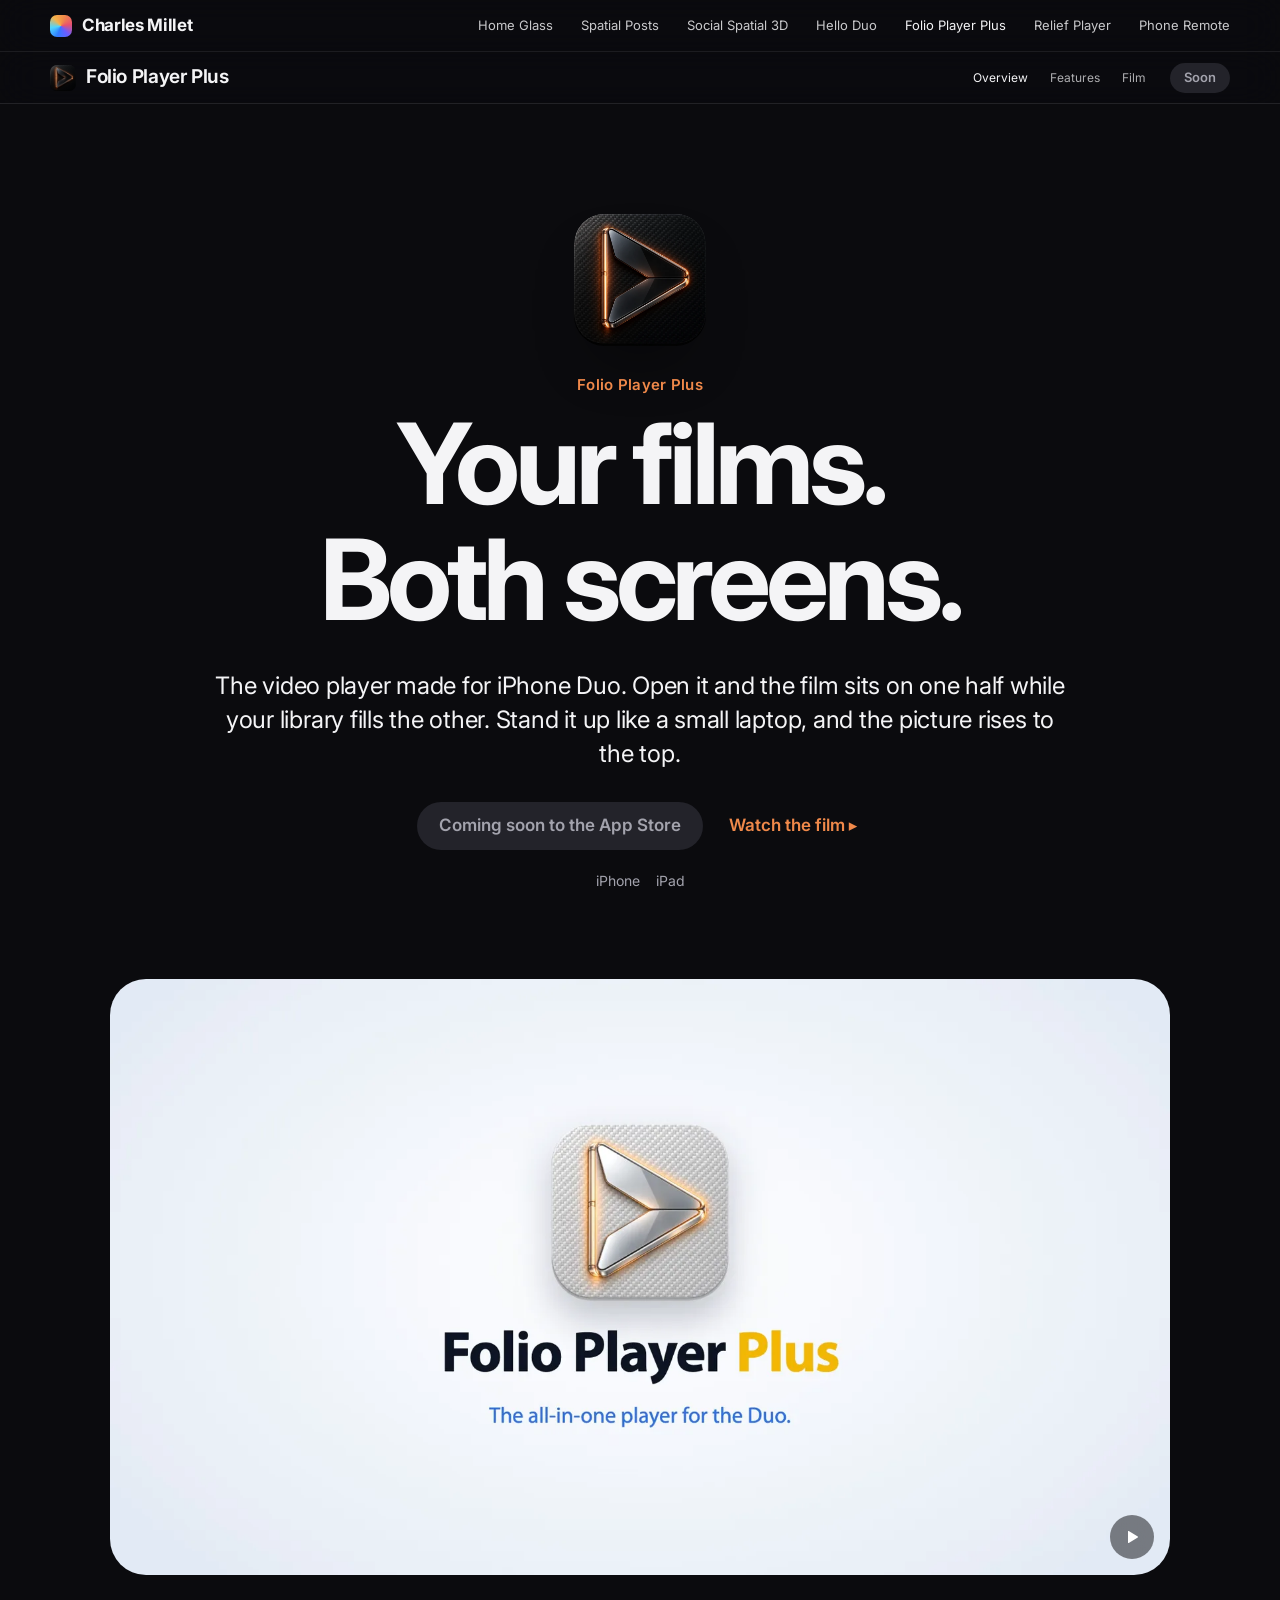
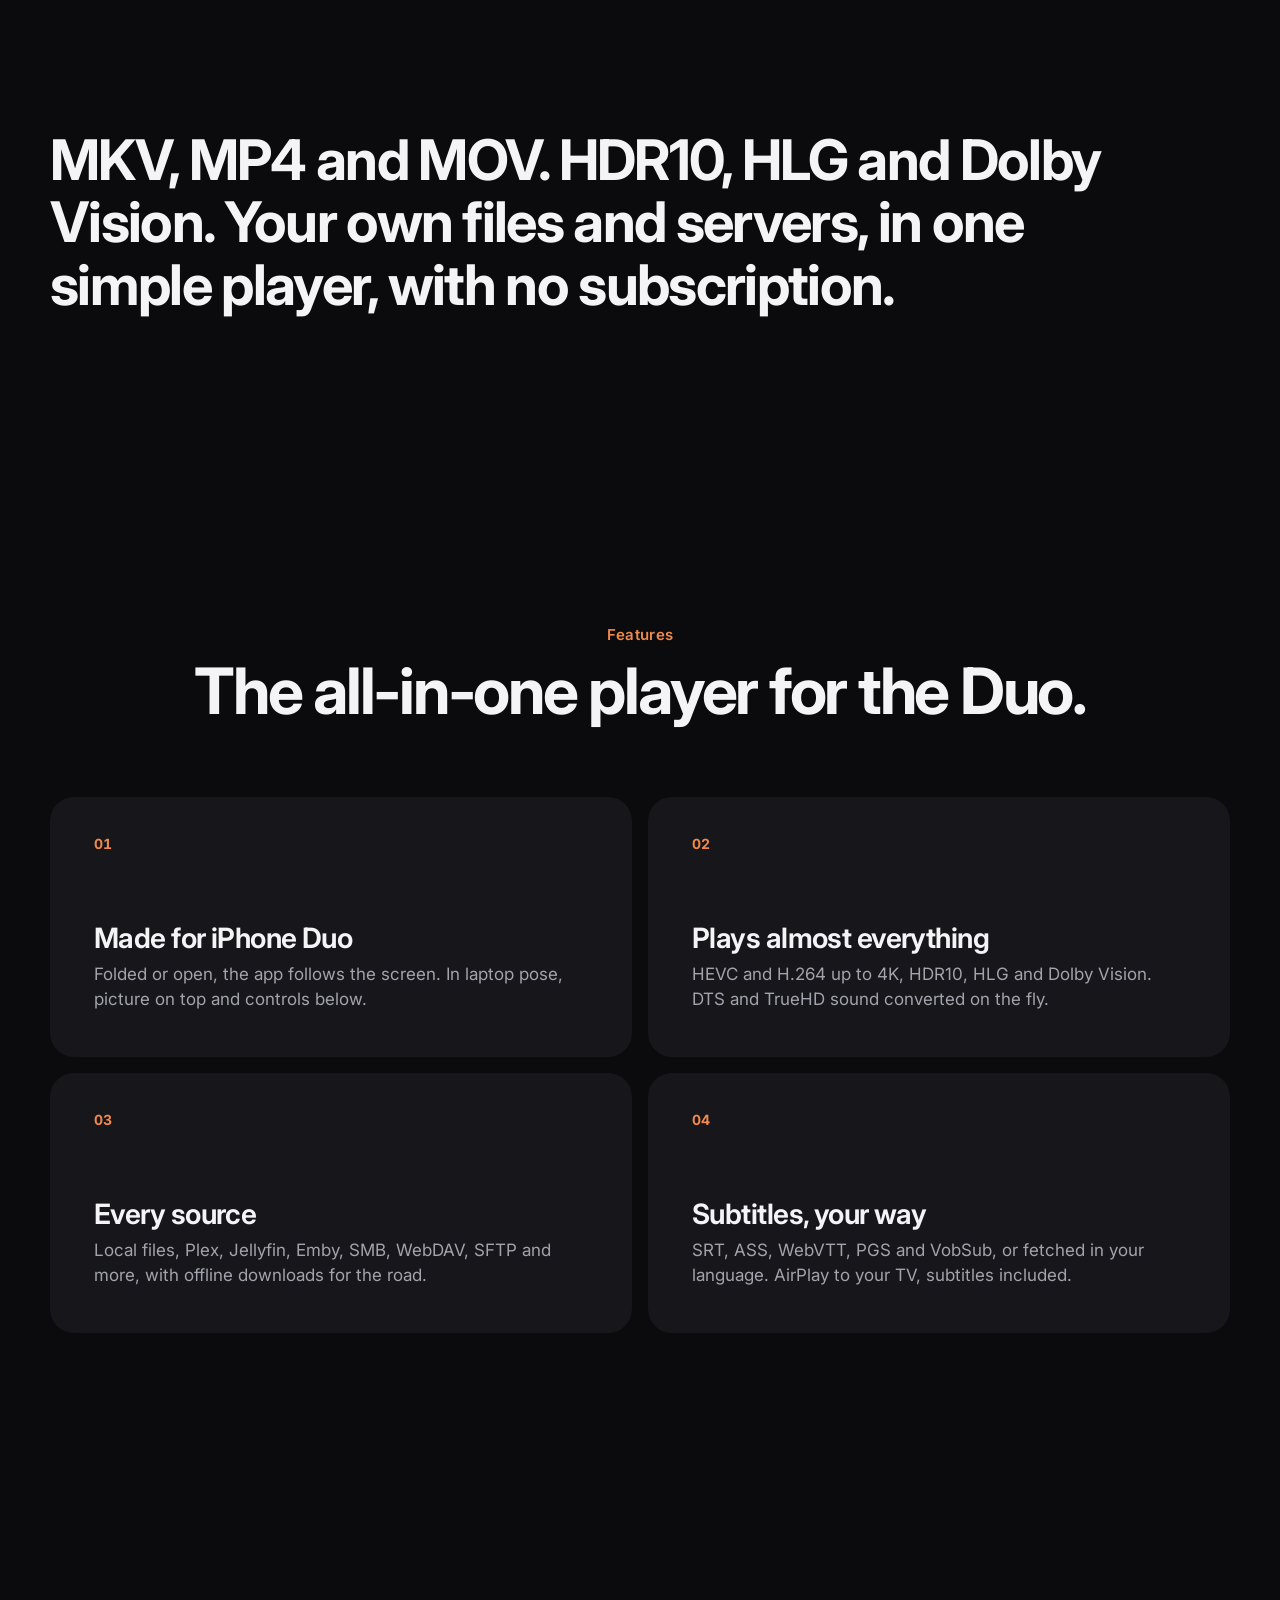
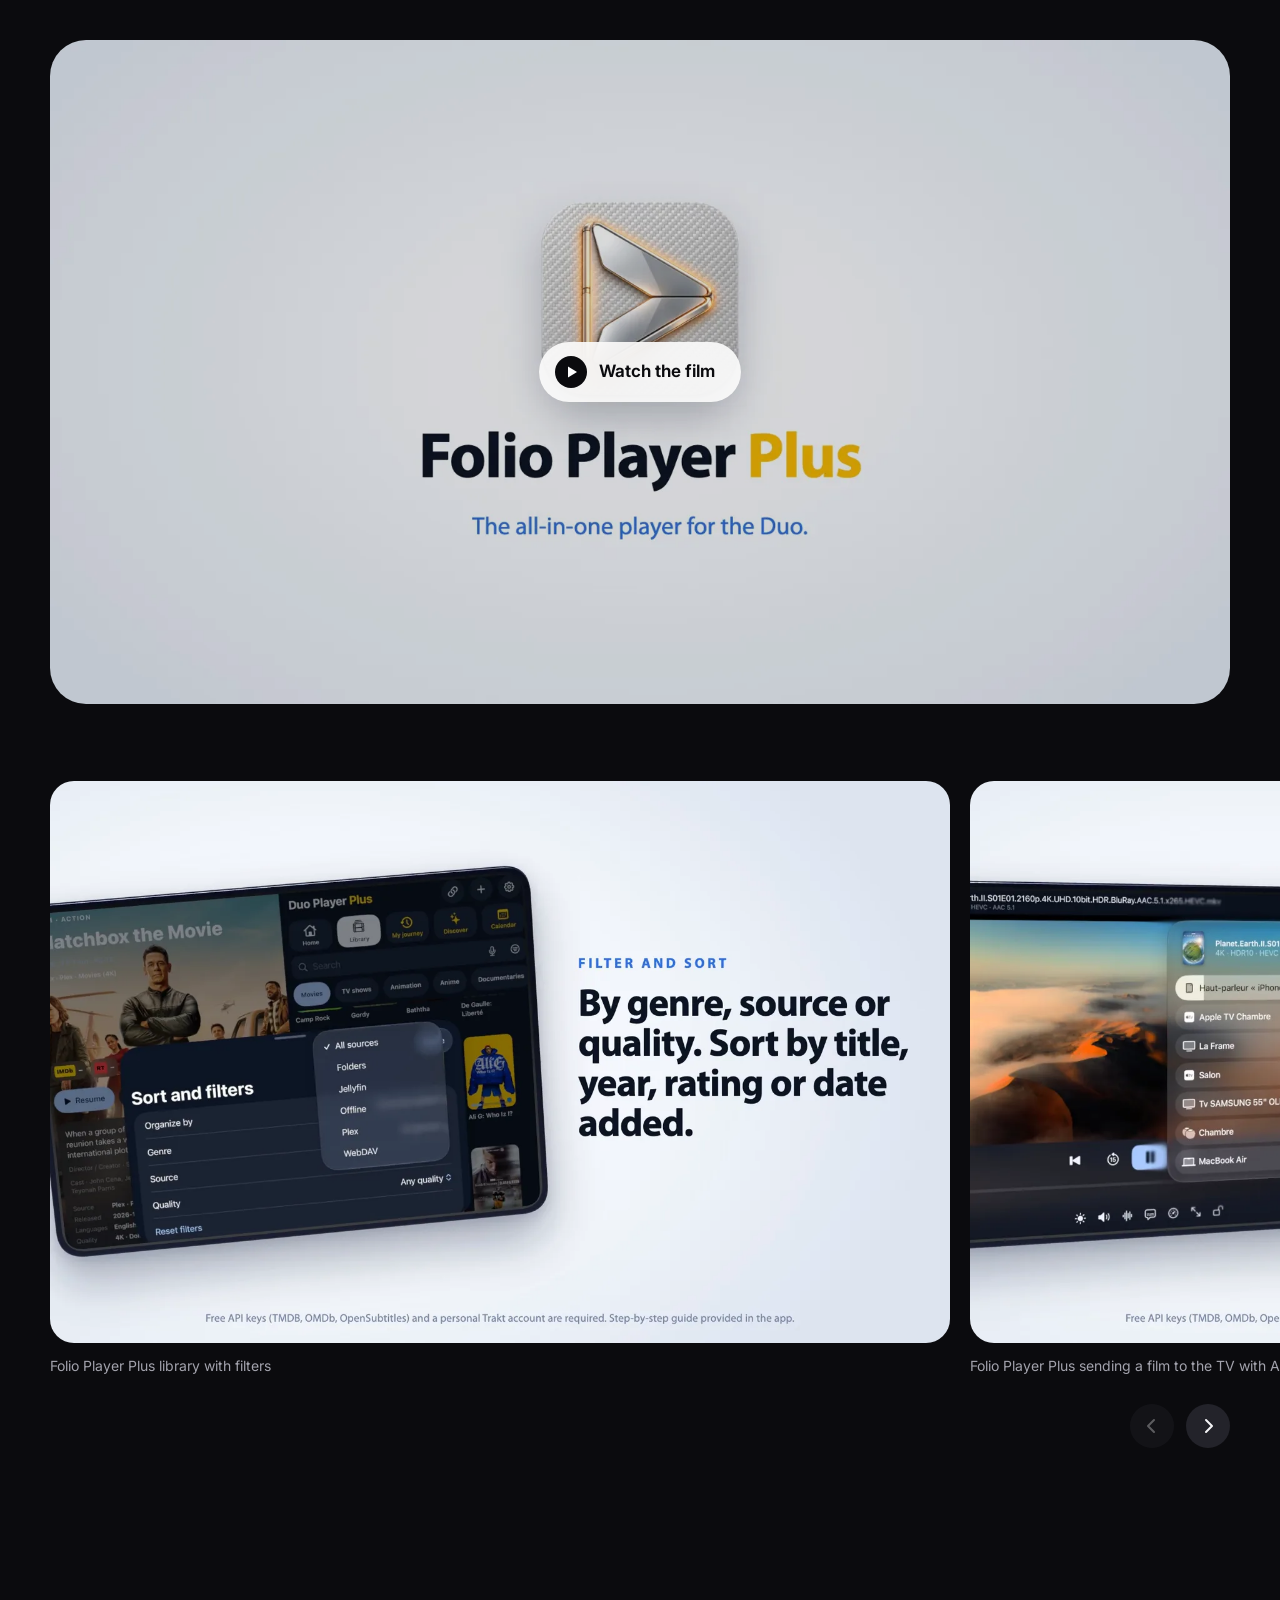
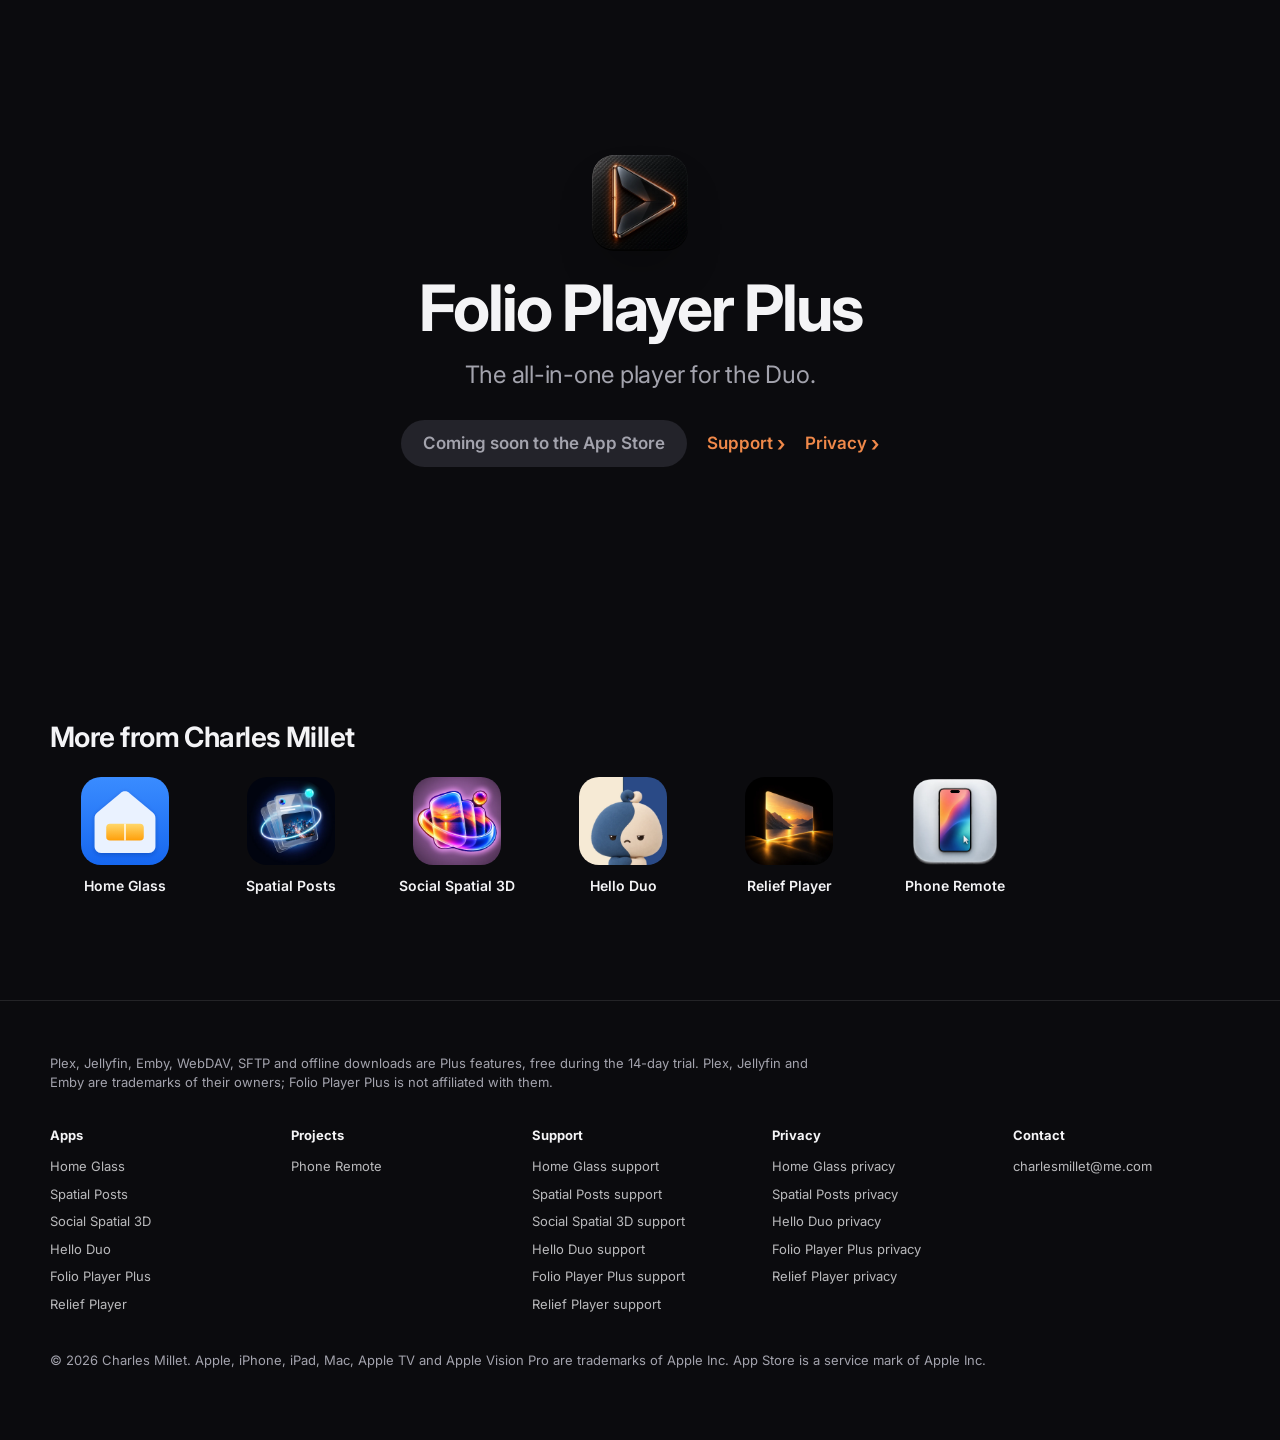
==== commit ad4453e0: "Add Social Spatial 3D, new Home Glass film, Relief visuals and iOS icon - Social Spatial 3D (live on" ====
--- a/apps/folio-player-plus/index.html
+++ b/apps/folio-player-plus/index.html
@@ -27,10 +27,11 @@
     <button class="menu-btn" aria-label="Menu" aria-expanded="false" aria-controls="gnav-list"><span></span><span></span></button>
     <ul id="gnav-list">
       <li><a href="../../apps/home-glass/">Home Glass</a></li>
+      <li><a href="../../apps/spatial-posts/">Spatial Posts</a></li>
+      <li><a href="../../apps/social-spatial-3d/">Social Spatial 3D</a></li>
       <li><a href="../../apps/hello-duo/">Hello Duo</a></li>
       <li><a href="../../apps/folio-player-plus/" aria-current="page">Folio Player Plus</a></li>
       <li><a href="../../apps/relief-player/">Relief Player</a></li>
-      <li><a href="../../apps/spatial-posts/">Spatial Posts</a></li>
       <li><a href="../../apps/phone-remote/">Phone Remote</a></li>
     </ul>
   </nav>
@@ -144,7 +145,7 @@
     <div class="wrap">
       <h2 class="h3" style="margin-bottom:24px">More from Charles Millet</h2>
       <div class="more-apps">
-        <a class="more-app" href="../../apps/home-glass/"><img src="../../assets/icons/home.svg" alt="">Home Glass</a><a class="more-app" href="../../apps/hello-duo/"><img src="../../assets/icons/hello.webp" alt="">Hello Duo</a><a class="more-app" href="../../apps/relief-player/"><img src="../../assets/icons/relief.webp" alt="">Relief Player</a><a class="more-app" href="../../apps/spatial-posts/"><img src="../../assets/icons/posts.webp" alt="">Spatial Posts</a><a class="more-app" href="../../apps/phone-remote/"><img src="../../assets/icons/remote.webp" alt="">Phone Remote</a>
+        <a class="more-app" href="../../apps/home-glass/"><img src="../../assets/icons/home.svg" alt="">Home Glass</a><a class="more-app" href="../../apps/spatial-posts/"><img src="../../assets/icons/posts.webp" alt="">Spatial Posts</a><a class="more-app" href="../../apps/social-spatial-3d/"><img src="../../assets/icons/ss3d.webp" alt="">Social Spatial 3D</a><a class="more-app" href="../../apps/hello-duo/"><img src="../../assets/icons/hello.webp" alt="">Hello Duo</a><a class="more-app" href="../../apps/relief-player/"><img src="../../assets/icons/relief.webp" alt="">Relief Player</a><a class="more-app" href="../../apps/phone-remote/"><img src="../../assets/icons/remote.webp" alt="">Phone Remote</a>
       </div>
     </div>
   </section>
@@ -161,7 +162,7 @@
     <div class="footer-cols">
       <div>
         <h4>Apps</h4>
-        <ul><li><a href="../../apps/home-glass/">Home Glass</a></li><li><a href="../../apps/hello-duo/">Hello Duo</a></li><li><a href="../../apps/folio-player-plus/">Folio Player Plus</a></li><li><a href="../../apps/relief-player/">Relief Player</a></li><li><a href="../../apps/spatial-posts/">Spatial Posts</a></li></ul>
+        <ul><li><a href="../../apps/home-glass/">Home Glass</a></li><li><a href="../../apps/spatial-posts/">Spatial Posts</a></li><li><a href="../../apps/social-spatial-3d/">Social Spatial 3D</a></li><li><a href="../../apps/hello-duo/">Hello Duo</a></li><li><a href="../../apps/folio-player-plus/">Folio Player Plus</a></li><li><a href="../../apps/relief-player/">Relief Player</a></li></ul>
       </div>
       <div>
         <h4>Projects</h4>
@@ -170,13 +171,13 @@
       <div>
         <h4>Support</h4>
         <ul>
-          <li><a href="https://charlesmillet85.github.io/spatial-home/">Home Glass support</a></li><li><a href="https://charlesmillet85.github.io/hello-duo/">Hello Duo support</a></li><li><a href="https://charlesmillet85.github.io/folioplayerplus/support.html">Folio Player Plus support</a></li><li><a href="https://charlesmillet85.github.io/relief/">Relief Player support</a></li><li><a href="https://charlesmillet85.github.io/spatial-posts/">Spatial Posts support</a></li>
+          <li><a href="https://charlesmillet85.github.io/spatial-home/">Home Glass support</a></li><li><a href="https://charlesmillet85.github.io/spatial-posts/">Spatial Posts support</a></li><li><a href="mailto:charlesmillet@me.com?subject=Social%20Spatial%203D">Social Spatial 3D support</a></li><li><a href="https://charlesmillet85.github.io/hello-duo/">Hello Duo support</a></li><li><a href="https://charlesmillet85.github.io/folioplayerplus/support.html">Folio Player Plus support</a></li><li><a href="https://charlesmillet85.github.io/relief/">Relief Player support</a></li>
         </ul>
       </div>
       <div>
         <h4>Privacy</h4>
         <ul>
-          <li><a href="https://charlesmillet85.github.io/spatial-home/privacy">Home Glass privacy</a></li><li><a href="https://charlesmillet85.github.io/hello-duo/privacy.html">Hello Duo privacy</a></li><li><a href="https://charlesmillet85.github.io/folioplayerplus/privacy.html">Folio Player Plus privacy</a></li><li><a href="https://charlesmillet85.github.io/relief/privacy.html">Relief Player privacy</a></li><li><a href="https://charlesmillet85.github.io/spatial-posts/privacy">Spatial Posts privacy</a></li>
+          <li><a href="https://charlesmillet85.github.io/spatial-home/privacy">Home Glass privacy</a></li><li><a href="https://charlesmillet85.github.io/spatial-posts/privacy">Spatial Posts privacy</a></li><li><a href="https://charlesmillet85.github.io/hello-duo/privacy.html">Hello Duo privacy</a></li><li><a href="https://charlesmillet85.github.io/folioplayerplus/privacy.html">Folio Player Plus privacy</a></li><li><a href="https://charlesmillet85.github.io/relief/privacy.html">Relief Player privacy</a></li>
         </ul>
       </div>
       <div>
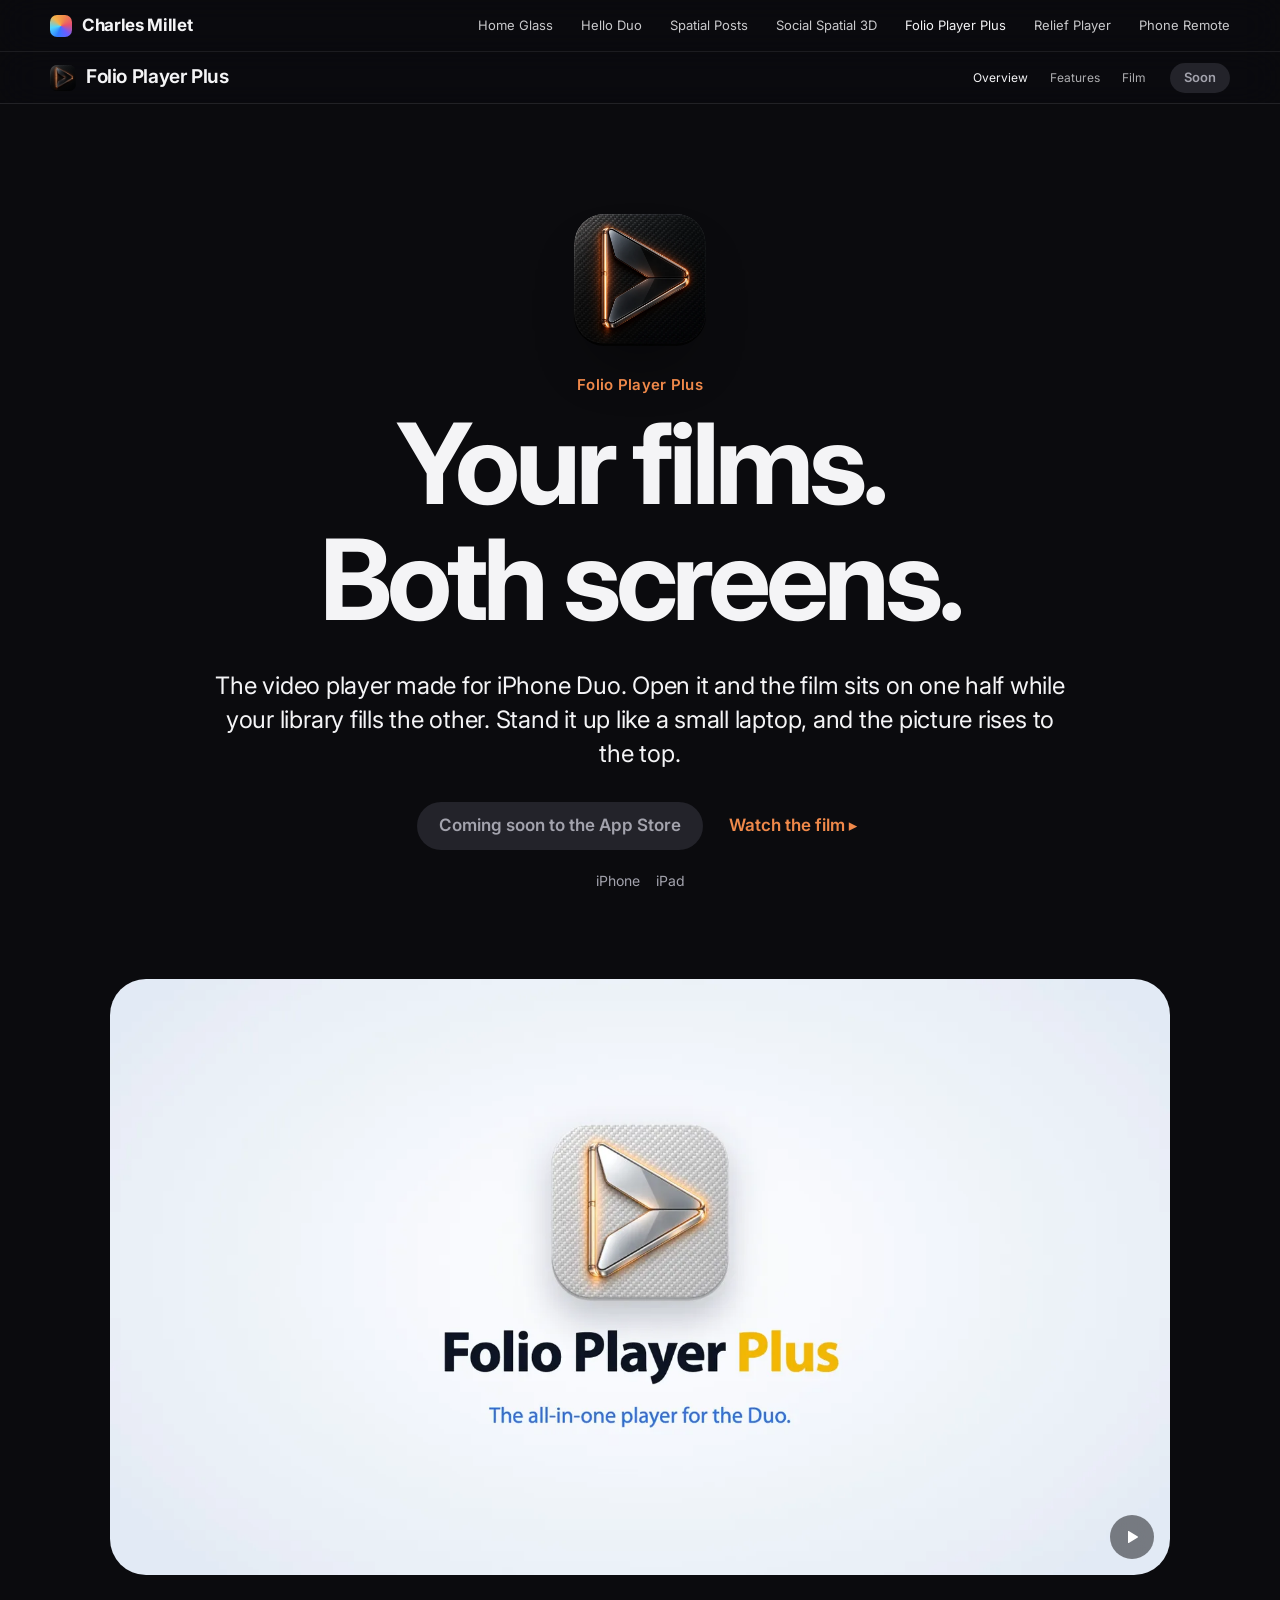
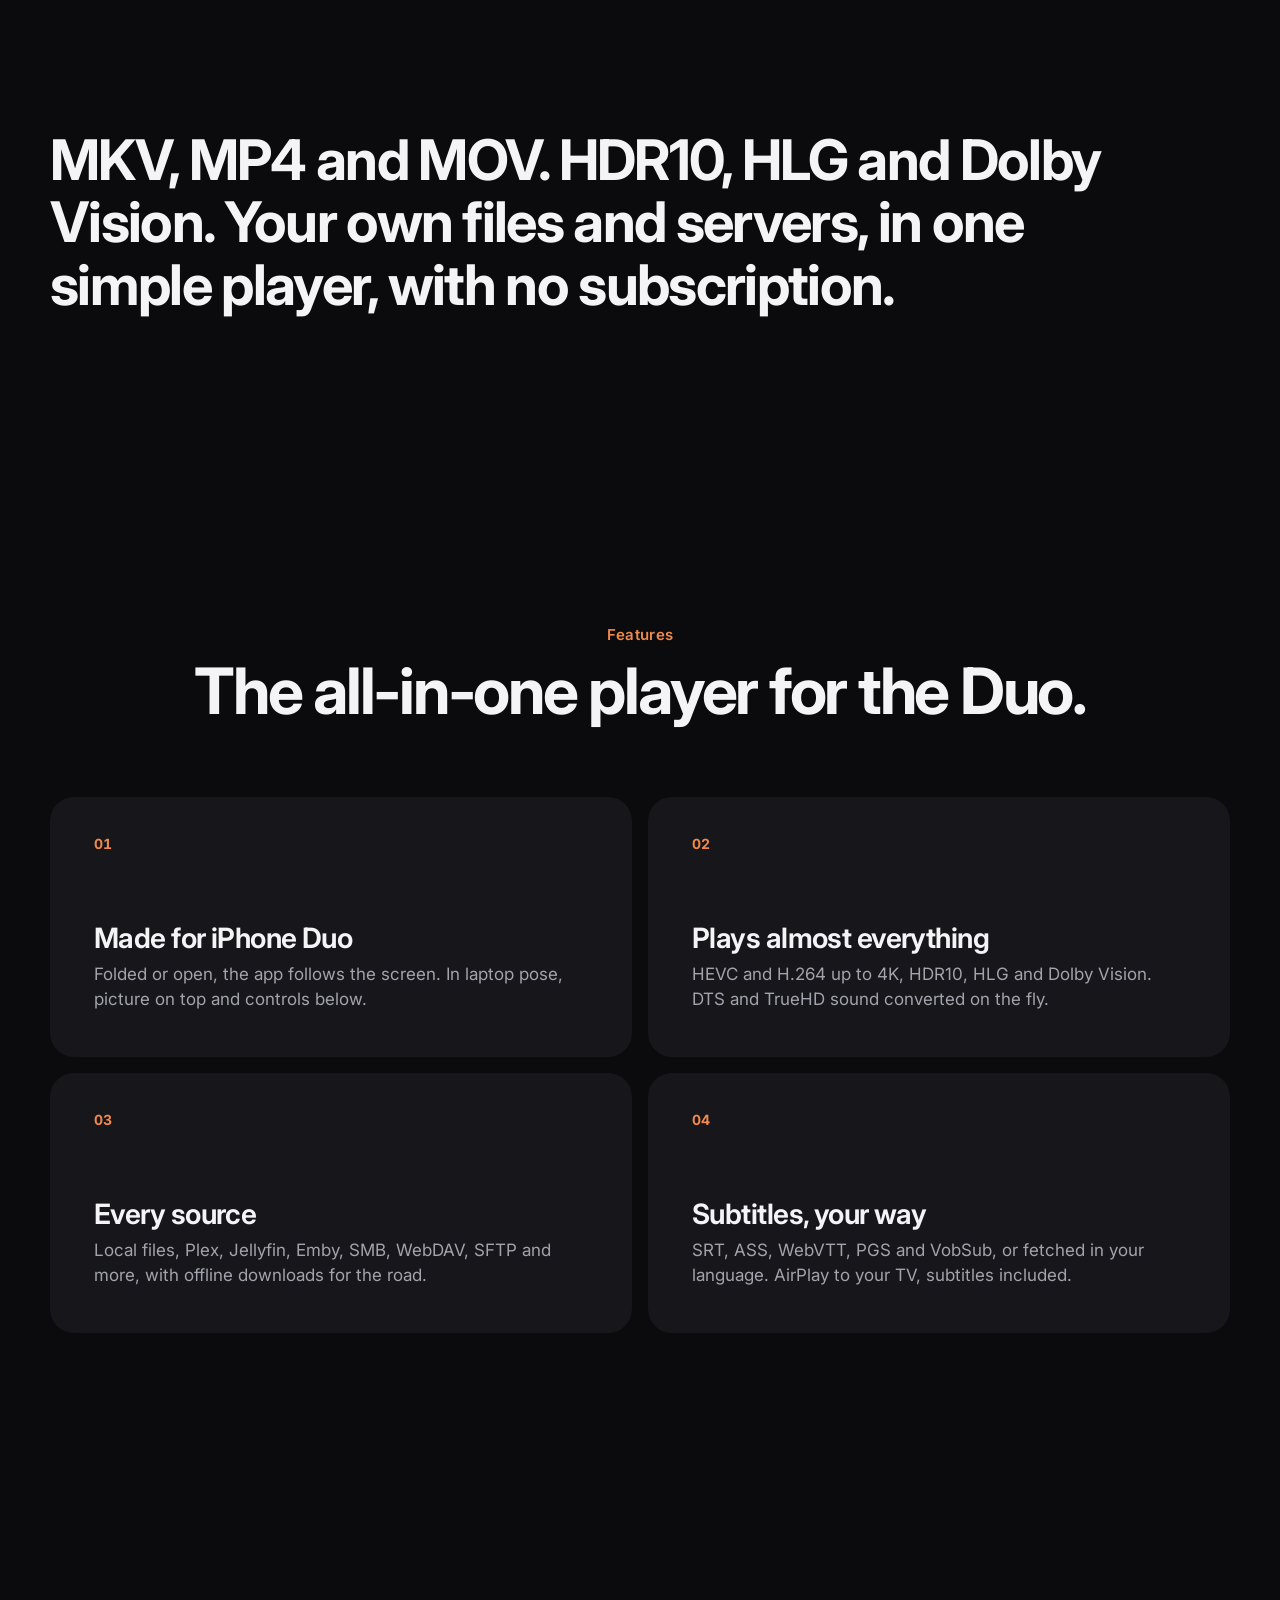
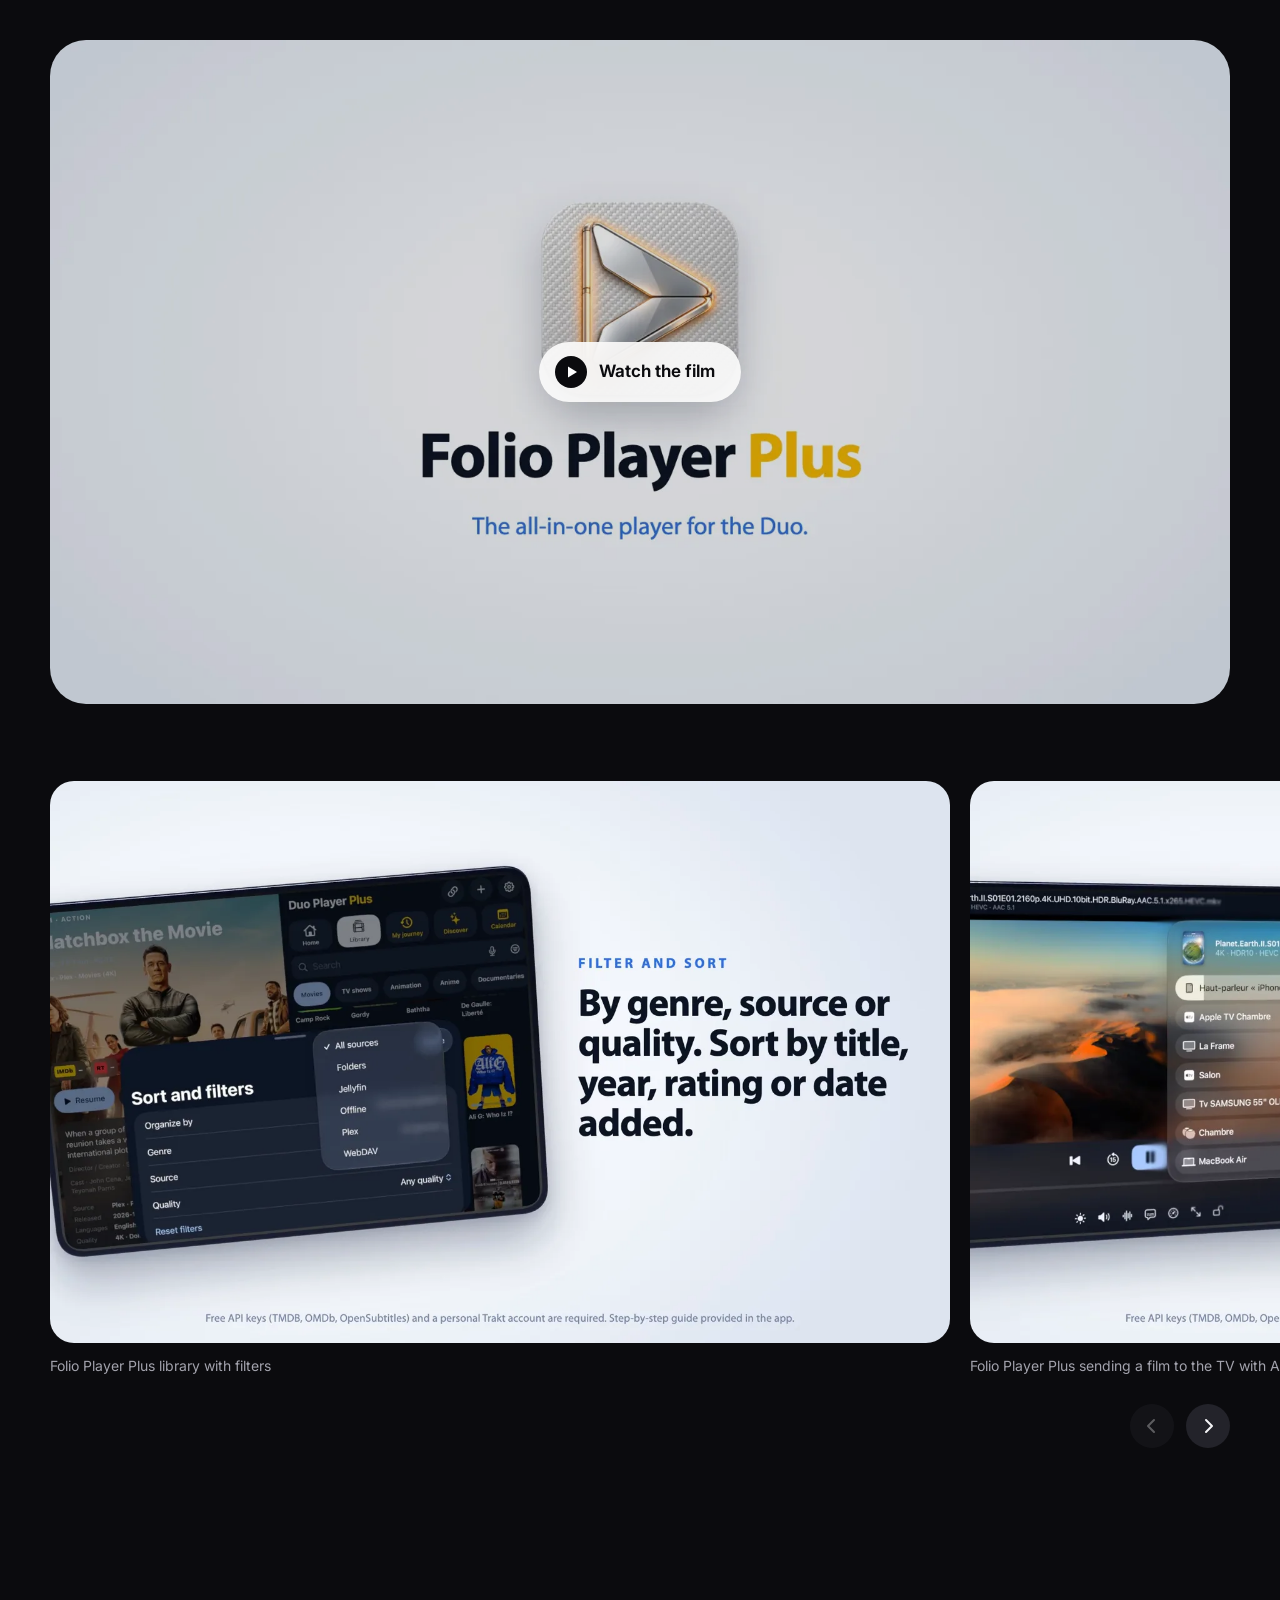
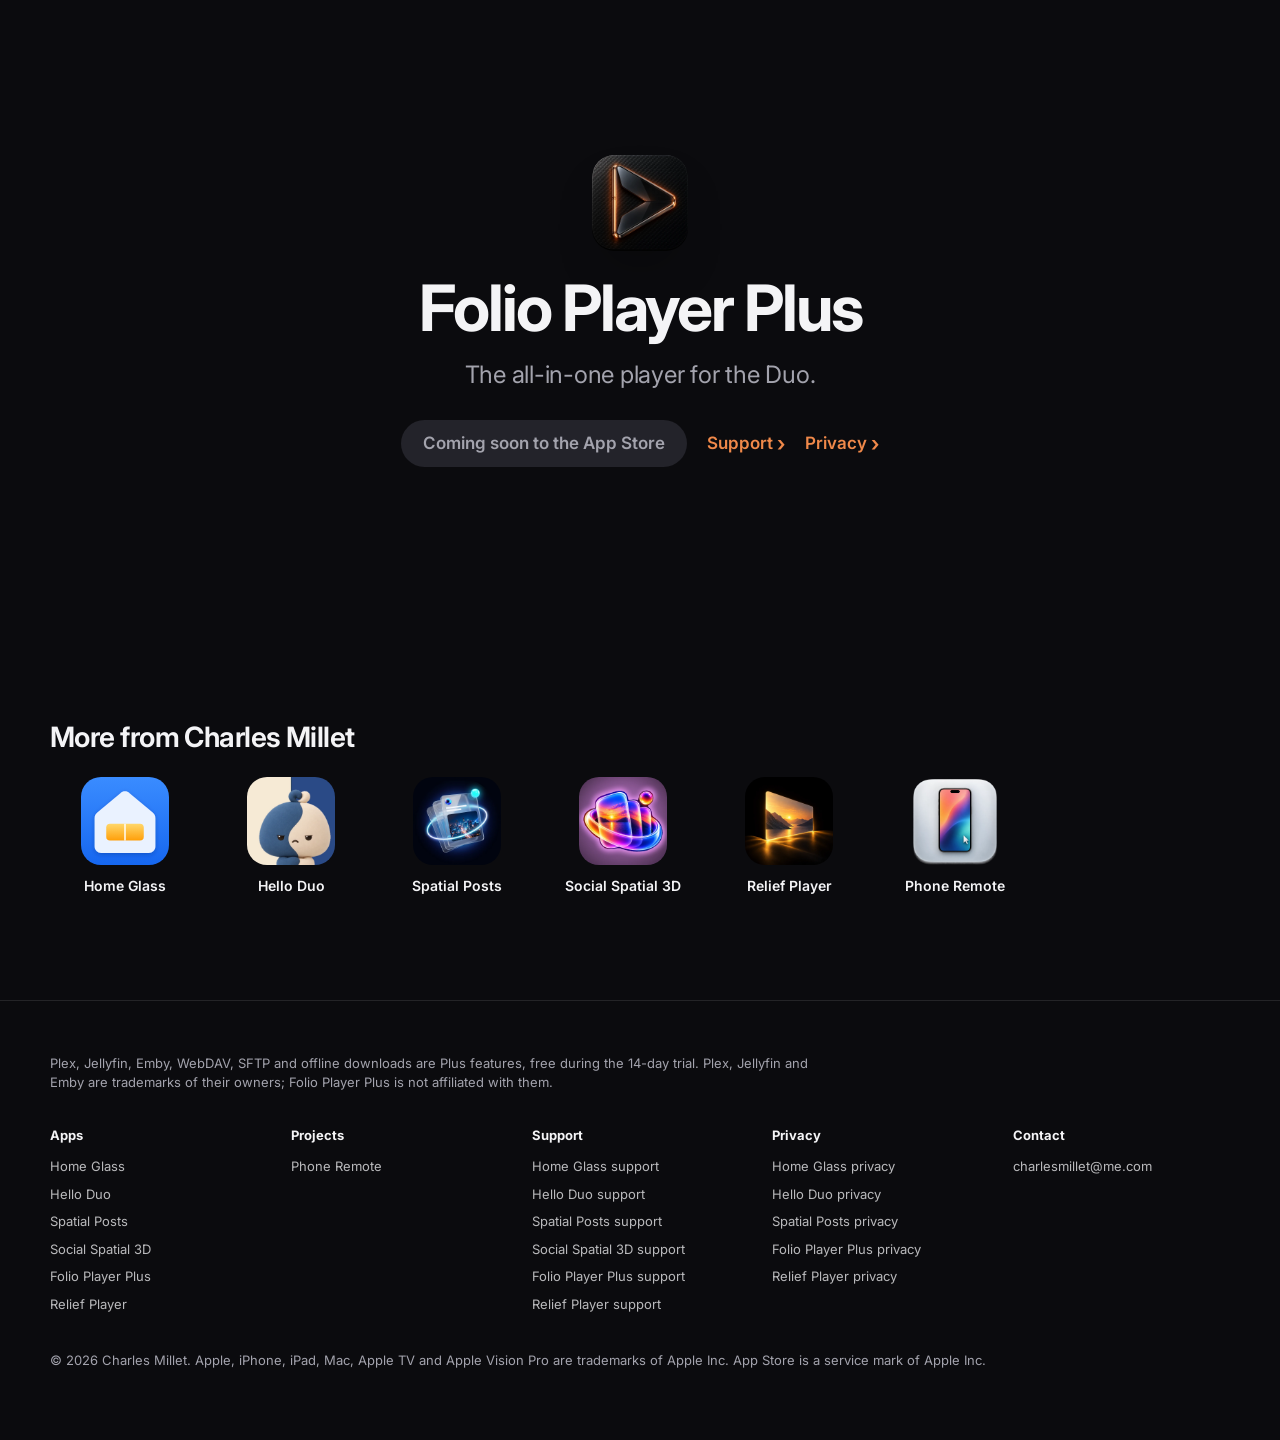
==== commit 4cc8c8f5: "Hello Duo is live: the film first (with sound on demand), the name on one line, the 13 characters wi" ====
--- a/apps/folio-player-plus/index.html
+++ b/apps/folio-player-plus/index.html
@@ -27,9 +27,9 @@
     <button class="menu-btn" aria-label="Menu" aria-expanded="false" aria-controls="gnav-list"><span></span><span></span></button>
     <ul id="gnav-list">
       <li><a href="../../apps/home-glass/">Home Glass</a></li>
+      <li><a href="../../apps/hello-duo/">Hello Duo</a></li>
       <li><a href="../../apps/spatial-posts/">Spatial Posts</a></li>
       <li><a href="../../apps/social-spatial-3d/">Social Spatial 3D</a></li>
-      <li><a href="../../apps/hello-duo/">Hello Duo</a></li>
       <li><a href="../../apps/folio-player-plus/" aria-current="page">Folio Player Plus</a></li>
       <li><a href="../../apps/relief-player/">Relief Player</a></li>
       <li><a href="../../apps/phone-remote/">Phone Remote</a></li>
@@ -46,6 +46,7 @@
   </div>
 </div>
 <main>
+  
   <section class="app-hero" id="overview" data-tilt-zone>
     <div class="wrap">
       <img class="app-icon" src="../../assets/icons/folio.webp" alt="Folio Player Plus icon" data-tilt="16">
@@ -65,6 +66,8 @@
         </div>
     </div>
   </section>
+
+  
 
   <section class="section">
     <div class="wrap">
@@ -145,7 +148,7 @@
     <div class="wrap">
       <h2 class="h3" style="margin-bottom:24px">More from Charles Millet</h2>
       <div class="more-apps">
-        <a class="more-app" href="../../apps/home-glass/"><img src="../../assets/icons/home.svg" alt="">Home Glass</a><a class="more-app" href="../../apps/spatial-posts/"><img src="../../assets/icons/posts.webp" alt="">Spatial Posts</a><a class="more-app" href="../../apps/social-spatial-3d/"><img src="../../assets/icons/ss3d.webp" alt="">Social Spatial 3D</a><a class="more-app" href="../../apps/hello-duo/"><img src="../../assets/icons/hello.webp" alt="">Hello Duo</a><a class="more-app" href="../../apps/relief-player/"><img src="../../assets/icons/relief.webp" alt="">Relief Player</a><a class="more-app" href="../../apps/phone-remote/"><img src="../../assets/icons/remote.webp" alt="">Phone Remote</a>
+        <a class="more-app" href="../../apps/home-glass/"><img src="../../assets/icons/home.svg" alt="">Home Glass</a><a class="more-app" href="../../apps/hello-duo/"><img src="../../assets/icons/hello.webp" alt="">Hello Duo</a><a class="more-app" href="../../apps/spatial-posts/"><img src="../../assets/icons/posts.webp" alt="">Spatial Posts</a><a class="more-app" href="../../apps/social-spatial-3d/"><img src="../../assets/icons/ss3d.webp" alt="">Social Spatial 3D</a><a class="more-app" href="../../apps/relief-player/"><img src="../../assets/icons/relief.webp" alt="">Relief Player</a><a class="more-app" href="../../apps/phone-remote/"><img src="../../assets/icons/remote.webp" alt="">Phone Remote</a>
       </div>
     </div>
   </section>
@@ -162,7 +165,7 @@
     <div class="footer-cols">
       <div>
         <h4>Apps</h4>
-        <ul><li><a href="../../apps/home-glass/">Home Glass</a></li><li><a href="../../apps/spatial-posts/">Spatial Posts</a></li><li><a href="../../apps/social-spatial-3d/">Social Spatial 3D</a></li><li><a href="../../apps/hello-duo/">Hello Duo</a></li><li><a href="../../apps/folio-player-plus/">Folio Player Plus</a></li><li><a href="../../apps/relief-player/">Relief Player</a></li></ul>
+        <ul><li><a href="../../apps/home-glass/">Home Glass</a></li><li><a href="../../apps/hello-duo/">Hello Duo</a></li><li><a href="../../apps/spatial-posts/">Spatial Posts</a></li><li><a href="../../apps/social-spatial-3d/">Social Spatial 3D</a></li><li><a href="../../apps/folio-player-plus/">Folio Player Plus</a></li><li><a href="../../apps/relief-player/">Relief Player</a></li></ul>
       </div>
       <div>
         <h4>Projects</h4>
@@ -171,13 +174,13 @@
       <div>
         <h4>Support</h4>
         <ul>
-          <li><a href="https://charlesmillet85.github.io/spatial-home/">Home Glass support</a></li><li><a href="https://charlesmillet85.github.io/spatial-posts/">Spatial Posts support</a></li><li><a href="mailto:charlesmillet@me.com?subject=Social%20Spatial%203D">Social Spatial 3D support</a></li><li><a href="https://charlesmillet85.github.io/hello-duo/">Hello Duo support</a></li><li><a href="https://charlesmillet85.github.io/folioplayerplus/support.html">Folio Player Plus support</a></li><li><a href="https://charlesmillet85.github.io/relief/">Relief Player support</a></li>
+          <li><a href="https://charlesmillet85.github.io/spatial-home/">Home Glass support</a></li><li><a href="https://charlesmillet85.github.io/hello-duo/">Hello Duo support</a></li><li><a href="https://charlesmillet85.github.io/spatial-posts/">Spatial Posts support</a></li><li><a href="mailto:charlesmillet@me.com?subject=Social%20Spatial%203D">Social Spatial 3D support</a></li><li><a href="https://charlesmillet85.github.io/folioplayerplus/support.html">Folio Player Plus support</a></li><li><a href="https://charlesmillet85.github.io/relief/">Relief Player support</a></li>
         </ul>
       </div>
       <div>
         <h4>Privacy</h4>
         <ul>
-          <li><a href="https://charlesmillet85.github.io/spatial-home/privacy">Home Glass privacy</a></li><li><a href="https://charlesmillet85.github.io/spatial-posts/privacy">Spatial Posts privacy</a></li><li><a href="https://charlesmillet85.github.io/hello-duo/privacy.html">Hello Duo privacy</a></li><li><a href="https://charlesmillet85.github.io/folioplayerplus/privacy.html">Folio Player Plus privacy</a></li><li><a href="https://charlesmillet85.github.io/relief/privacy.html">Relief Player privacy</a></li>
+          <li><a href="https://charlesmillet85.github.io/spatial-home/privacy">Home Glass privacy</a></li><li><a href="https://charlesmillet85.github.io/hello-duo/privacy.html">Hello Duo privacy</a></li><li><a href="https://charlesmillet85.github.io/spatial-posts/privacy">Spatial Posts privacy</a></li><li><a href="https://charlesmillet85.github.io/folioplayerplus/privacy.html">Folio Player Plus privacy</a></li><li><a href="https://charlesmillet85.github.io/relief/privacy.html">Relief Player privacy</a></li>
         </ul>
       </div>
       <div>
--- a/assets/site.css
+++ b/assets/site.css
@@ -464,6 +464,64 @@
 .footer li a:hover { opacity: 1; text-decoration: underline; }
 .footer .note { max-width: 60em; }
 
+/* ---------- film first (Hello Duo) ---------- */
+.top-film { background: #ebe6e1; }
+.top-film-inner { position: relative; width: min(100%, calc((100vh - var(--nav-h) * 2) * 16 / 9)); margin-inline: auto; aspect-ratio: 16 / 9; }
+.top-film video { width: 100%; height: 100%; object-fit: cover; }
+.sound-btn {
+  position: absolute; right: 20px; bottom: 20px;
+  display: inline-flex; align-items: center; gap: 8px; min-height: 44px; padding: 10px 18px;
+  border: 0; border-radius: 999px; cursor: pointer;
+  background: rgba(20, 20, 24, .62); color: #fff; font-weight: 600; font-size: 15px;
+  backdrop-filter: blur(12px); -webkit-backdrop-filter: blur(12px);
+  transition: transform .25s var(--ease), background .25s var(--ease);
+}
+.sound-btn:hover { transform: scale(1.04); background: rgba(20, 20, 24, .78); }
+.sound-btn[aria-pressed="true"] { background: rgba(255, 255, 255, .85); color: var(--ink); }
+@media (max-width: 720px) { .sound-btn { right: 12px; bottom: 12px; font-size: 14px; padding: 8px 14px; min-height: 40px; } }
+
+/* ---------- the characters ---------- */
+/* 4 columns, the first character big (2 x 2): 13 cards fill 4 full rows */
+.cast { display: grid; grid-template-columns: repeat(4, minmax(0, 1fr)); gap: 16px; }
+.cast-card.star { grid-column: span 2; grid-row: span 2; display: flex; flex-direction: column; justify-content: center; }
+.cast-card.star img { width: min(320px, 100%); height: auto; aspect-ratio: 1; }
+.cast-card.star h3 { font-size: clamp(24px, 2.6vw, 32px); }
+.cast-card.star li { font-size: clamp(17px, 1.7vw, 21px); }
+@media (max-width: 1000px) {
+  .cast { grid-template-columns: repeat(3, minmax(0, 1fr)); }
+  .cast-card.star { grid-column: 1 / -1; grid-row: auto; display: grid; grid-template-columns: auto 1fr; gap: 0 24px; align-items: center; text-align: left; }
+  .cast-card.star img { grid-row: span 2; width: 200px; margin: 0; }
+}
+.cast-card {
+  background: var(--white); border-radius: var(--radius-l); padding: 20px 22px 26px; text-align: center;
+  transition: transform .35s var(--ease), box-shadow .35s var(--ease);
+}
+.cast-card:hover { transform: translateY(-4px); box-shadow: 0 24px 50px -28px rgba(0, 0, 0, .3); }
+.cast-card img { width: 180px; height: 180px; object-fit: contain; margin: 0 auto 6px; }
+.cast-card h3 { color: var(--c); font-size: 20px; letter-spacing: -.02em; margin: 0 0 14px; }
+.cast-card ul { list-style: none; margin: 0; padding: 0; display: grid; gap: 10px; }
+.cast-card li { font-size: 16px; line-height: 1.3; font-weight: 550; }
+.cast-card li span { display: block; font-size: 11px; font-weight: 650; letter-spacing: .07em; text-transform: uppercase; color: var(--grey-3); margin-bottom: 2px; }
+@media (max-width: 560px) {
+  .cast { grid-template-columns: repeat(2, minmax(0, 1fr)); gap: 10px; }
+  .cast-card.star { display: block; text-align: center; }
+  .cast-card.star img { width: 160px; margin: 0 auto 6px; }
+  .cast-card { padding: 14px 12px 18px; }
+  .cast-card img { width: 120px; height: 120px; }
+  .cast-card h3 { font-size: 16px; }
+  .cast-card li { font-size: 14px; }
+}
+
+/* ---------- tighter pages (less empty space) ---------- */
+.compact .app-hero { padding: clamp(36px, 5vw, 64px) 0 clamp(8px, 2vw, 24px); }
+.compact .app-hero .lead { margin-top: 20px; }
+.compact .app-hero .btns { margin-top: 24px; }
+.compact .section { padding: clamp(48px, 7vw, 96px) 0; }
+.compact .section.tight { padding: clamp(36px, 5vw, 64px) 0; }
+.compact .section-head { margin-bottom: clamp(28px, 4vw, 48px); }
+.compact .statement { font-size: clamp(26px, 3.8vw, 46px); margin-inline: auto; text-align: center; }
+.compact .feature { min-height: 200px; }
+
 /* ---------- reduced motion ---------- */
 @media (prefers-reduced-motion: reduce) {
   *, *::before, *::after { animation-duration: .01ms !important; animation-iteration-count: 1 !important; transition-duration: .01ms !important; scroll-behavior: auto !important; }
